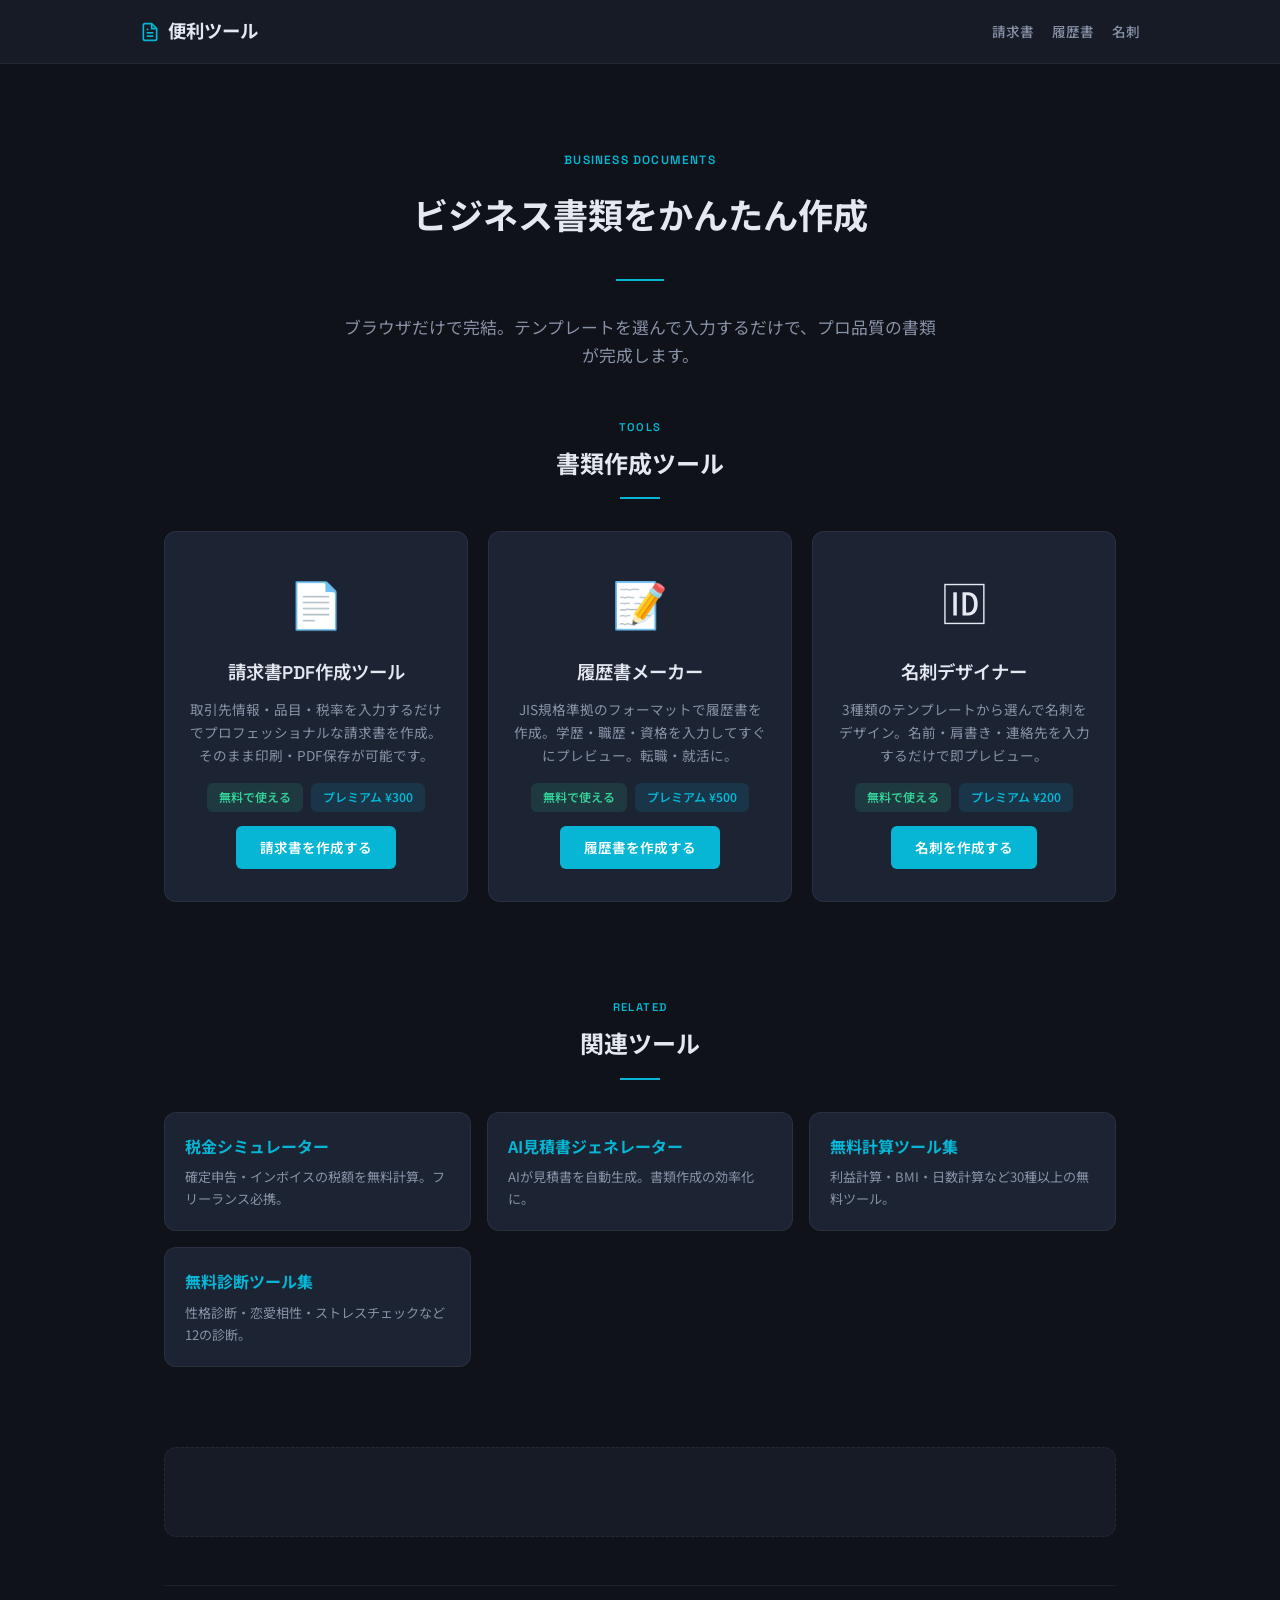
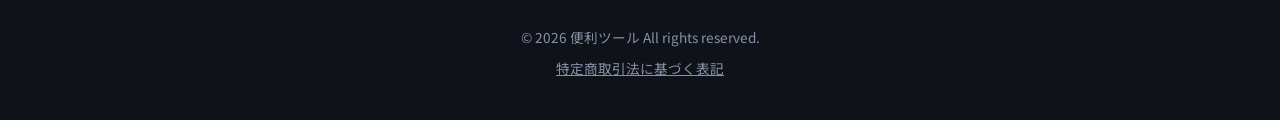
==== index.html @ 536302d8 "redesign: Utility Minimalテーマでトップページをリデザイン ダークテーマ・ティールアクセント・スクロールアニメーション適用。  Co-Authored-By: Claude O" ====
<!DOCTYPE html>
<html lang="ja">
<head>
<meta charset="UTF-8">
<meta name="viewport" content="width=device-width, initial-scale=1.0">
<title>便利ツール — ビジネス書類をかんたん作成</title>
<meta name="description" content="請求書・履歴書・名刺をブラウザだけで無料作成。テンプレートを選んで入力するだけ。プレミアム版でウォーターマーク無しのPDFダウンロードも。">
<meta name="keywords" content="請求書 作成 無料, 履歴書 テンプレート, 名刺 デザイン, ビジネス書類, PDF作成">
<link rel="canonical" href="https://micro-tools.vercel.app/">
<meta property="og:title" content="便利ツール — ビジネス書類をかんたん作成">
<meta property="og:description" content="請求書・履歴書・名刺をブラウザだけで無料作成。">
<meta property="og:type" content="website">
<meta property="og:url" content="https://micro-tools.vercel.app/">
<script type="application/ld+json">
{
  "@context": "https://schema.org",
  "@type": "WebSite",
  "name": "便利ツール",
  "url": "https://micro-tools.vercel.app/",
  "description": "ビジネス書類をかんたん作成",
  "potentialAction": {
    "@type": "SearchAction",
    "target": "https://micro-tools.vercel.app/?q={search_term_string}",
    "query-input": "required name=search_term_string"
  }
}
</script>
<script type="application/ld+json">
{
  "@context": "https://schema.org",
  "@type": "FAQPage",
  "mainEntity": [
    {
      "@type": "Question",
      "name": "請求書に必要な項目は何ですか？",
      "acceptedAnswer": {
        "@type": "Answer",
        "text": "請求書に必要な項目は、発行者名・取引年月日・取引内容・金額・交付先の5つが基本です。インボイス制度対応の場合は、登録番号・適用税率・税率ごとの消費税額も必要です。当ツールではこれらすべてを自動で含むテンプレートを提供しています。"
      }
    },
    {
      "@type": "Question",
      "name": "履歴書のフォーマットはJIS規格に対応していますか？",
      "acceptedAnswer": {
        "@type": "Answer",
        "text": "はい、当ツールの履歴書メーカーはJIS規格（日本産業規格）に準拠したフォーマットで作成できます。学歴・職歴・資格・志望動機などの標準的な項目をすべてカバーしており、転職・就職活動にそのまま使用できます。"
      }
    },
    {
      "@type": "Question",
      "name": "作成した書類のデータは安全ですか？",
      "acceptedAnswer": {
        "@type": "Answer",
        "text": "はい、すべての書類作成処理はお使いのブラウザ内で完結しており、入力データが外部サーバーに送信されることはありません。個人情報や取引情報は端末から出ないため、安心してご利用いただけます。"
      }
    }
  ]
}
</script>
<link rel="preconnect" href="https://fonts.googleapis.com">
<link rel="preconnect" href="https://fonts.gstatic.com" crossorigin>
<link href="https://fonts.googleapis.com/css2?family=Space+Grotesk:wght@400;500;600;700&family=Noto+Sans+JP:wght@300;400;500;600;700&display=swap" rel="stylesheet">
<script async src="https://pagead2.googlesyndication.com/pagead/js/adsbygoogle.js?client=ca-pub-5536232737607009" crossorigin="anonymous"></script>
<style>
:root {
  --bg: #0f1219;
  --surface: #161b26;
  --card: #1c2333;
  --border: rgba(255,255,255,0.06);
  --text: #e4e8f1;
  --text-muted: #8892a6;
  --accent: #06b6d4;
  --accent-dim: rgba(6,182,212,0.12);
  --accent-glow: rgba(6,182,212,0.25);
  --radius: 12px;
}
*,*::before,*::after{margin:0;padding:0;box-sizing:border-box}
body{font-family:'Noto Sans JP',sans-serif;background:var(--bg);color:var(--text);line-height:1.7;-webkit-font-smoothing:antialiased}
h1,h2,h3{font-family:'Space Grotesk','Noto Sans JP',sans-serif}
a{color:var(--accent);text-decoration:none}

.site-header{background:var(--surface);border-bottom:1px solid var(--border);padding:16px 24px;position:sticky;top:0;z-index:100}
.header-inner{max-width:1000px;margin:0 auto;display:flex;align-items:center;justify-content:space-between}
.site-logo{font-family:'Space Grotesk','Noto Sans JP',sans-serif;font-weight:700;font-size:1.15rem;color:var(--text);display:flex;align-items:center;gap:8px}
.site-logo svg{width:20px;height:20px;color:var(--accent)}
.site-nav{display:flex;gap:18px}
.site-nav a{color:var(--text-muted);font-size:.85rem;font-weight:500;transition:color .2s}
.site-nav a:hover{color:var(--accent)}

.container{max-width:1000px;margin:0 auto;padding:0 24px}

.hero{text-align:center;padding:80px 24px 48px}
.hero-tag{display:inline-block;font-family:'Space Grotesk',sans-serif;font-size:.75rem;font-weight:600;letter-spacing:.1em;color:var(--accent);text-transform:uppercase;margin-bottom:16px}
.hero h1{font-size:2.2rem;font-weight:700;margin-bottom:16px}
.hero p{font-size:1.05rem;color:var(--text-muted);max-width:600px;margin:0 auto}
.hero-divider{width:48px;height:2px;background:var(--accent);margin:32px auto}

.section-header{text-align:center;margin-bottom:32px}
.section-tag{font-family:'Space Grotesk',sans-serif;font-size:.7rem;font-weight:600;letter-spacing:.12em;color:var(--accent);text-transform:uppercase;display:block;margin-bottom:8px}
.section-header h2{font-size:1.5rem;font-weight:700;margin-bottom:12px}
.section-line{width:40px;height:2px;background:var(--accent);margin:0 auto}

.tools-grid{display:grid;grid-template-columns:repeat(3,1fr);gap:20px;margin:0 0 48px}
.tool-card{background:var(--card);border:1px solid var(--border);border-radius:var(--radius);padding:32px 24px;text-align:center;transition:all .3s;text-decoration:none;color:var(--text);display:block;position:relative;overflow:hidden}
.tool-card::before{content:'';position:absolute;top:0;left:0;right:0;height:2px;background:var(--accent);opacity:0;transition:opacity .3s}
.tool-card:hover{border-color:rgba(6,182,212,.2);transform:translateY(-3px);box-shadow:0 8px 32px rgba(0,0,0,.3)}
.tool-card:hover::before{opacity:1}
.tool-icon{font-size:2.8rem;margin-bottom:16px}
.tool-card h2{font-size:1.15rem;font-weight:600;margin-bottom:10px}
.tool-card p{color:var(--text-muted);font-size:.85rem;line-height:1.7;margin-bottom:16px}
.price{display:flex;gap:8px;justify-content:center;flex-wrap:wrap;margin-bottom:14px}
.badge-free{display:inline-block;background:rgba(52,211,153,.12);color:#34d399;padding:4px 12px;border-radius:6px;font-size:.75rem;font-weight:600}
.badge-premium{display:inline-block;background:var(--accent-dim);color:var(--accent);padding:4px 12px;border-radius:6px;font-size:.75rem;font-weight:600}
.cta-btn{display:inline-block;background:var(--accent);color:#fff;padding:10px 24px;border-radius:6px;font-size:.85rem;font-weight:600;transition:opacity .2s}
.cta-btn:hover{opacity:.85;color:#fff}

/* Related */
.related-section{padding:48px 0}
.related-grid{display:grid;grid-template-columns:repeat(auto-fit,minmax(240px,1fr));gap:16px}
.related-card{display:block;padding:20px;background:var(--card);border:1px solid var(--border);border-radius:var(--radius);text-decoration:none;color:var(--text);transition:transform .2s}
.related-card:hover{transform:translateY(-2px)}
.related-card strong{color:var(--accent);display:block;margin-bottom:6px}
.related-card p{font-size:.82rem;color:var(--text-muted)}

.ad-space{background:var(--surface);border:1px dashed var(--border);border-radius:var(--radius);padding:16px;min-height:90px;margin:32px 0}

footer{text-align:center;padding:40px 0;color:var(--text-muted);font-size:.85rem;border-top:1px solid var(--border);margin-top:48px}

.reveal{opacity:0;transform:translateY(24px);transition:opacity .6s ease,transform .6s ease}
.reveal.visible{opacity:1;transform:translateY(0)}

@media(max-width:768px){.tools-grid{grid-template-columns:1fr}.hero h1{font-size:1.7rem}.site-nav{display:none}}
@media(max-width:480px){.hero{padding:56px 16px 32px}}
</style>
</head>
<body>

<header class="site-header">
  <div class="header-inner">
    <a href="/" class="site-logo">
      <svg viewBox="0 0 24 24" fill="none" stroke="currentColor" stroke-width="2"><path d="M14 2H6a2 2 0 00-2 2v16a2 2 0 002 2h12a2 2 0 002-2V8z"/><polyline points="14 2 14 8 20 8"/><line x1="16" y1="13" x2="8" y2="13"/><line x1="16" y1="17" x2="8" y2="17"/><polyline points="10 9 9 9 8 9"/></svg>
      便利ツール
    </a>
    <nav class="site-nav">
      <a href="/tools/invoice-pdf/">請求書</a>
      <a href="/tools/resume-maker/">履歴書</a>
      <a href="/tools/business-card/">名刺</a>
    </nav>
  </div>
</header>

<div class="container">
  <section class="hero">
    <span class="hero-tag">Business Documents</span>
    <h1>ビジネス書類をかんたん作成</h1>
    <div class="hero-divider"></div>
    <p>ブラウザだけで完結。テンプレートを選んで入力するだけで、プロ品質の書類が完成します。</p>
  </section>

  <div class="section-header">
    <span class="section-tag">Tools</span>
    <h2>書類作成ツール</h2>
    <div class="section-line"></div>
  </div>

  <div class="tools-grid">
    <a href="tools/invoice-pdf/" class="tool-card reveal">
      <div class="tool-icon">&#128196;</div>
      <h2>請求書PDF作成ツール</h2>
      <p>取引先情報・品目・税率を入力するだけでプロフェッショナルな請求書を作成。そのまま印刷・PDF保存が可能です。</p>
      <div class="price">
        <span class="badge-free">無料で使える</span>
        <span class="badge-premium">プレミアム ¥300</span>
      </div>
      <span class="cta-btn">請求書を作成する</span>
    </a>
    <a href="tools/resume-maker/" class="tool-card reveal">
      <div class="tool-icon">&#128221;</div>
      <h2>履歴書メーカー</h2>
      <p>JIS規格準拠のフォーマットで履歴書を作成。学歴・職歴・資格を入力してすぐにプレビュー。転職・就活に。</p>
      <div class="price">
        <span class="badge-free">無料で使える</span>
        <span class="badge-premium">プレミアム ¥500</span>
      </div>
      <span class="cta-btn">履歴書を作成する</span>
    </a>
    <a href="tools/business-card/" class="tool-card reveal">
      <div class="tool-icon">&#127380;</div>
      <h2>名刺デザイナー</h2>
      <p>3種類のテンプレートから選んで名刺をデザイン。名前・肩書き・連絡先を入力するだけで即プレビュー。</p>
      <div class="price">
        <span class="badge-free">無料で使える</span>
        <span class="badge-premium">プレミアム ¥200</span>
      </div>
      <span class="cta-btn">名刺を作成する</span>
    </a>
  </div>

  <section class="related-section">
    <div class="section-header">
      <span class="section-tag">Related</span>
      <h2>関連ツール</h2>
      <div class="section-line"></div>
    </div>
    <div class="related-grid">
      <a href="https://tax-tools.vercel.app/" class="related-card reveal">
        <strong>税金シミュレーター</strong>
        <p>確定申告・インボイスの税額を無料計算。フリーランス必携。</p>
      </a>
      <a href="https://estimate-generator-three.vercel.app/" class="related-card reveal">
        <strong>AI見積書ジェネレーター</strong>
        <p>AIが見積書を自動生成。書類作成の効率化に。</p>
      </a>
      <a href="https://seo-tools-site-topaz.vercel.app/" class="related-card reveal">
        <strong>無料計算ツール集</strong>
        <p>利益計算・BMI・日数計算など30種以上の無料ツール。</p>
      </a>
      <a href="https://shindan.mildsolt.com/" class="related-card reveal">
        <strong>無料診断ツール集</strong>
        <p>性格診断・恋愛相性・ストレスチェックなど12の診断。</p>
      </a>
    </div>
  </section>

  <div class="ad-space">
    <ins class="adsbygoogle" style="display:block" data-ad-client="ca-pub-5536232737607009" data-ad-slot="auto" data-ad-format="auto" data-full-width-responsive="true"></ins>
    <script>(adsbygoogle=window.adsbygoogle||[]).push({});</script>
  </div>

  <footer>
    <p>&copy; 2026 便利ツール All rights reserved.</p>
    <p style="margin-top:8px"><a href="https://mildsolt-ai.vercel.app/tokushoho.html" target="_blank" rel="noopener" style="color:inherit;text-decoration:underline">特定商取引法に基づく表記</a></p>
  </footer>
</div>

<script>
(function(){
  var observer = new IntersectionObserver(function(entries){
    entries.forEach(function(entry){
      if(entry.isIntersecting){entry.target.classList.add('visible');observer.unobserve(entry.target)}
    });
  },{threshold:0.1});
  document.querySelectorAll('.reveal').forEach(function(el){observer.observe(el)});
})();
</script>
</body>
</html>
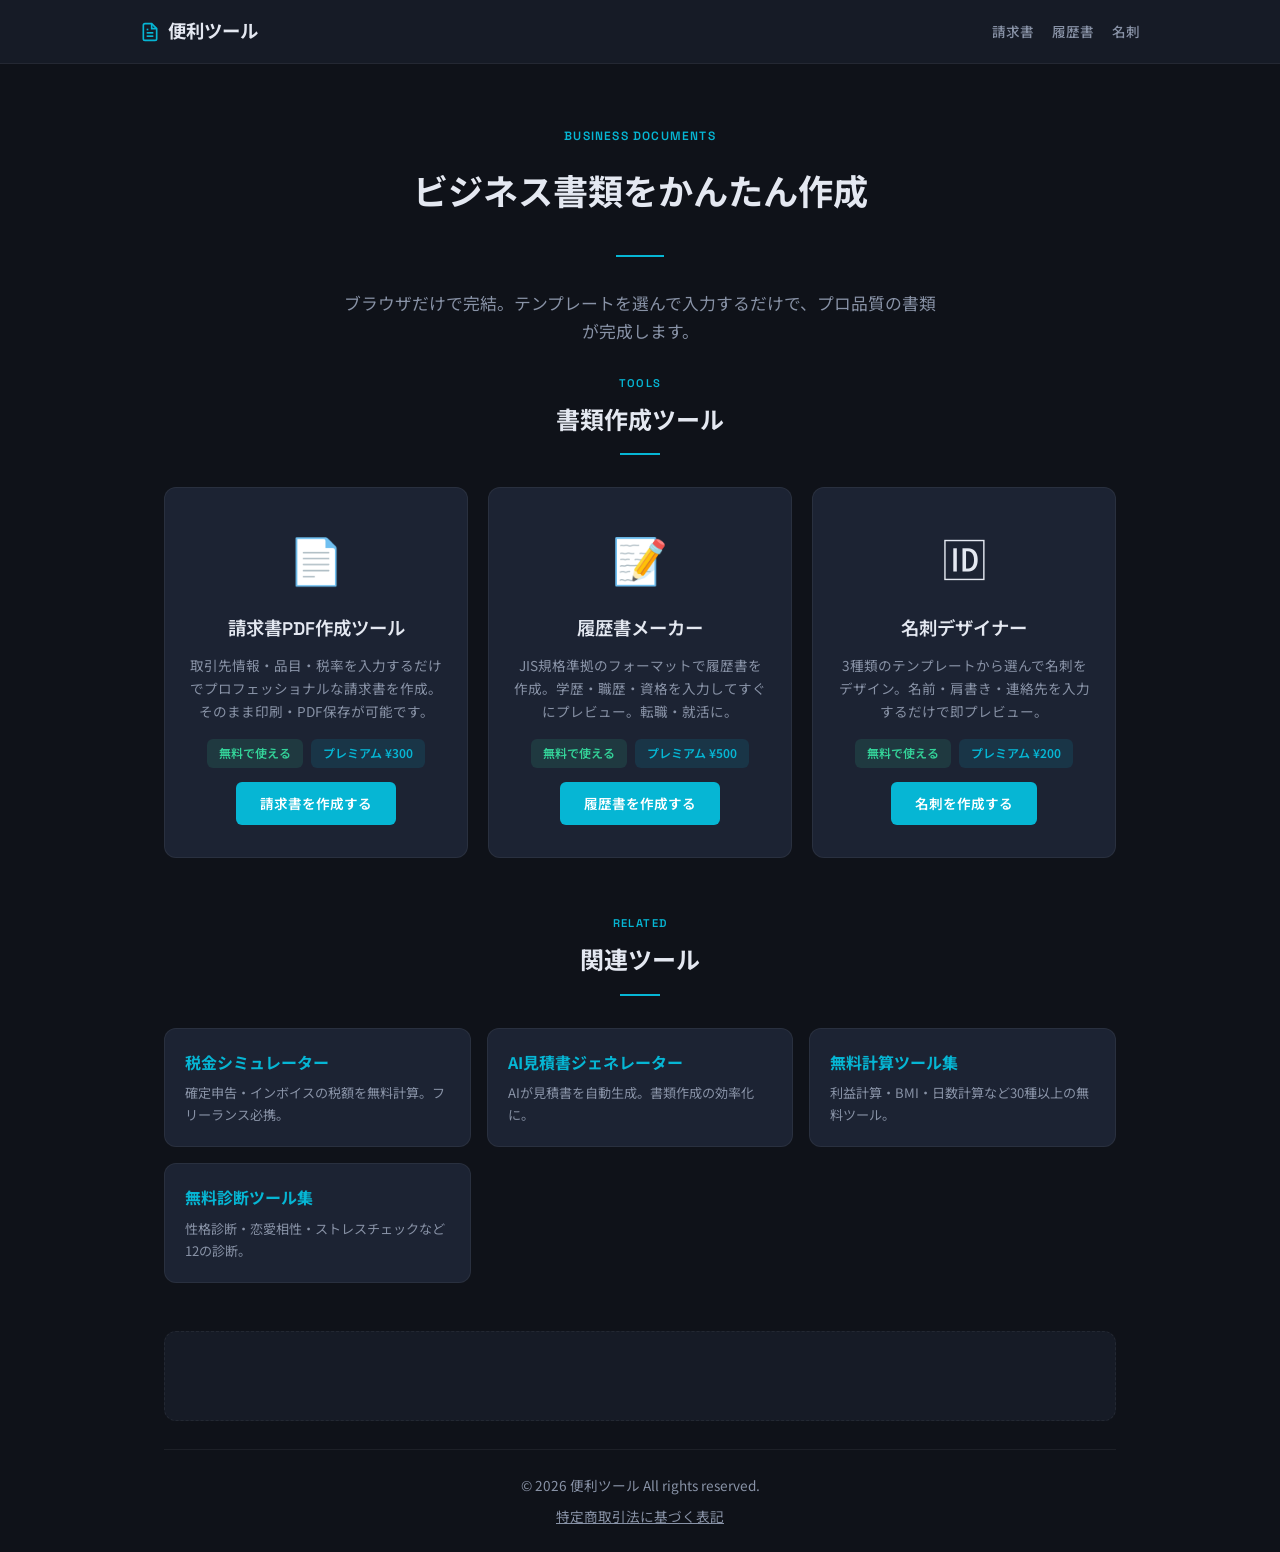
==== commit 9d8c8809: "fix: セクション間余白を縮小 Co-Authored-By: Claude Opus 4.6 (1M context) <noreply@anthropic.com>" ====
--- a/index.html
+++ b/index.html
@@ -89,7 +89,7 @@
 
 .container{max-width:1000px;margin:0 auto;padding:0 24px}
 
-.hero{text-align:center;padding:80px 24px 48px}
+.hero{text-align:center;padding:56px 24px 28px}
 .hero-tag{display:inline-block;font-family:'Space Grotesk',sans-serif;font-size:.75rem;font-weight:600;letter-spacing:.1em;color:var(--accent);text-transform:uppercase;margin-bottom:16px}
 .hero h1{font-size:2.2rem;font-weight:700;margin-bottom:16px}
 .hero p{font-size:1.05rem;color:var(--text-muted);max-width:600px;margin:0 auto}
@@ -100,7 +100,7 @@
 .section-header h2{font-size:1.5rem;font-weight:700;margin-bottom:12px}
 .section-line{width:40px;height:2px;background:var(--accent);margin:0 auto}
 
-.tools-grid{display:grid;grid-template-columns:repeat(3,1fr);gap:20px;margin:0 0 48px}
+.tools-grid{display:grid;grid-template-columns:repeat(3,1fr);gap:20px;margin:0 0 28px}
 .tool-card{background:var(--card);border:1px solid var(--border);border-radius:var(--radius);padding:32px 24px;text-align:center;transition:all .3s;text-decoration:none;color:var(--text);display:block;position:relative;overflow:hidden}
 .tool-card::before{content:'';position:absolute;top:0;left:0;right:0;height:2px;background:var(--accent);opacity:0;transition:opacity .3s}
 .tool-card:hover{border-color:rgba(6,182,212,.2);transform:translateY(-3px);box-shadow:0 8px 32px rgba(0,0,0,.3)}
@@ -115,22 +115,22 @@
 .cta-btn:hover{opacity:.85;color:#fff}
 
 /* Related */
-.related-section{padding:48px 0}
+.related-section{padding:28px 0}
 .related-grid{display:grid;grid-template-columns:repeat(auto-fit,minmax(240px,1fr));gap:16px}
 .related-card{display:block;padding:20px;background:var(--card);border:1px solid var(--border);border-radius:var(--radius);text-decoration:none;color:var(--text);transition:transform .2s}
 .related-card:hover{transform:translateY(-2px)}
 .related-card strong{color:var(--accent);display:block;margin-bottom:6px}
 .related-card p{font-size:.82rem;color:var(--text-muted)}
 
-.ad-space{background:var(--surface);border:1px dashed var(--border);border-radius:var(--radius);padding:16px;min-height:90px;margin:32px 0}
-
-footer{text-align:center;padding:40px 0;color:var(--text-muted);font-size:.85rem;border-top:1px solid var(--border);margin-top:48px}
+.ad-space{background:var(--surface);border:1px dashed var(--border);border-radius:var(--radius);padding:12px;min-height:90px;margin:20px 0}
+
+footer{text-align:center;padding:24px 0;color:var(--text-muted);font-size:.85rem;border-top:1px solid var(--border);margin-top:28px}
 
 .reveal{opacity:0;transform:translateY(24px);transition:opacity .6s ease,transform .6s ease}
 .reveal.visible{opacity:1;transform:translateY(0)}
 
 @media(max-width:768px){.tools-grid{grid-template-columns:1fr}.hero h1{font-size:1.7rem}.site-nav{display:none}}
-@media(max-width:480px){.hero{padding:56px 16px 32px}}
+@media(max-width:480px){.hero{padding:40px 16px 20px}}
 </style>
 </head>
 <body>
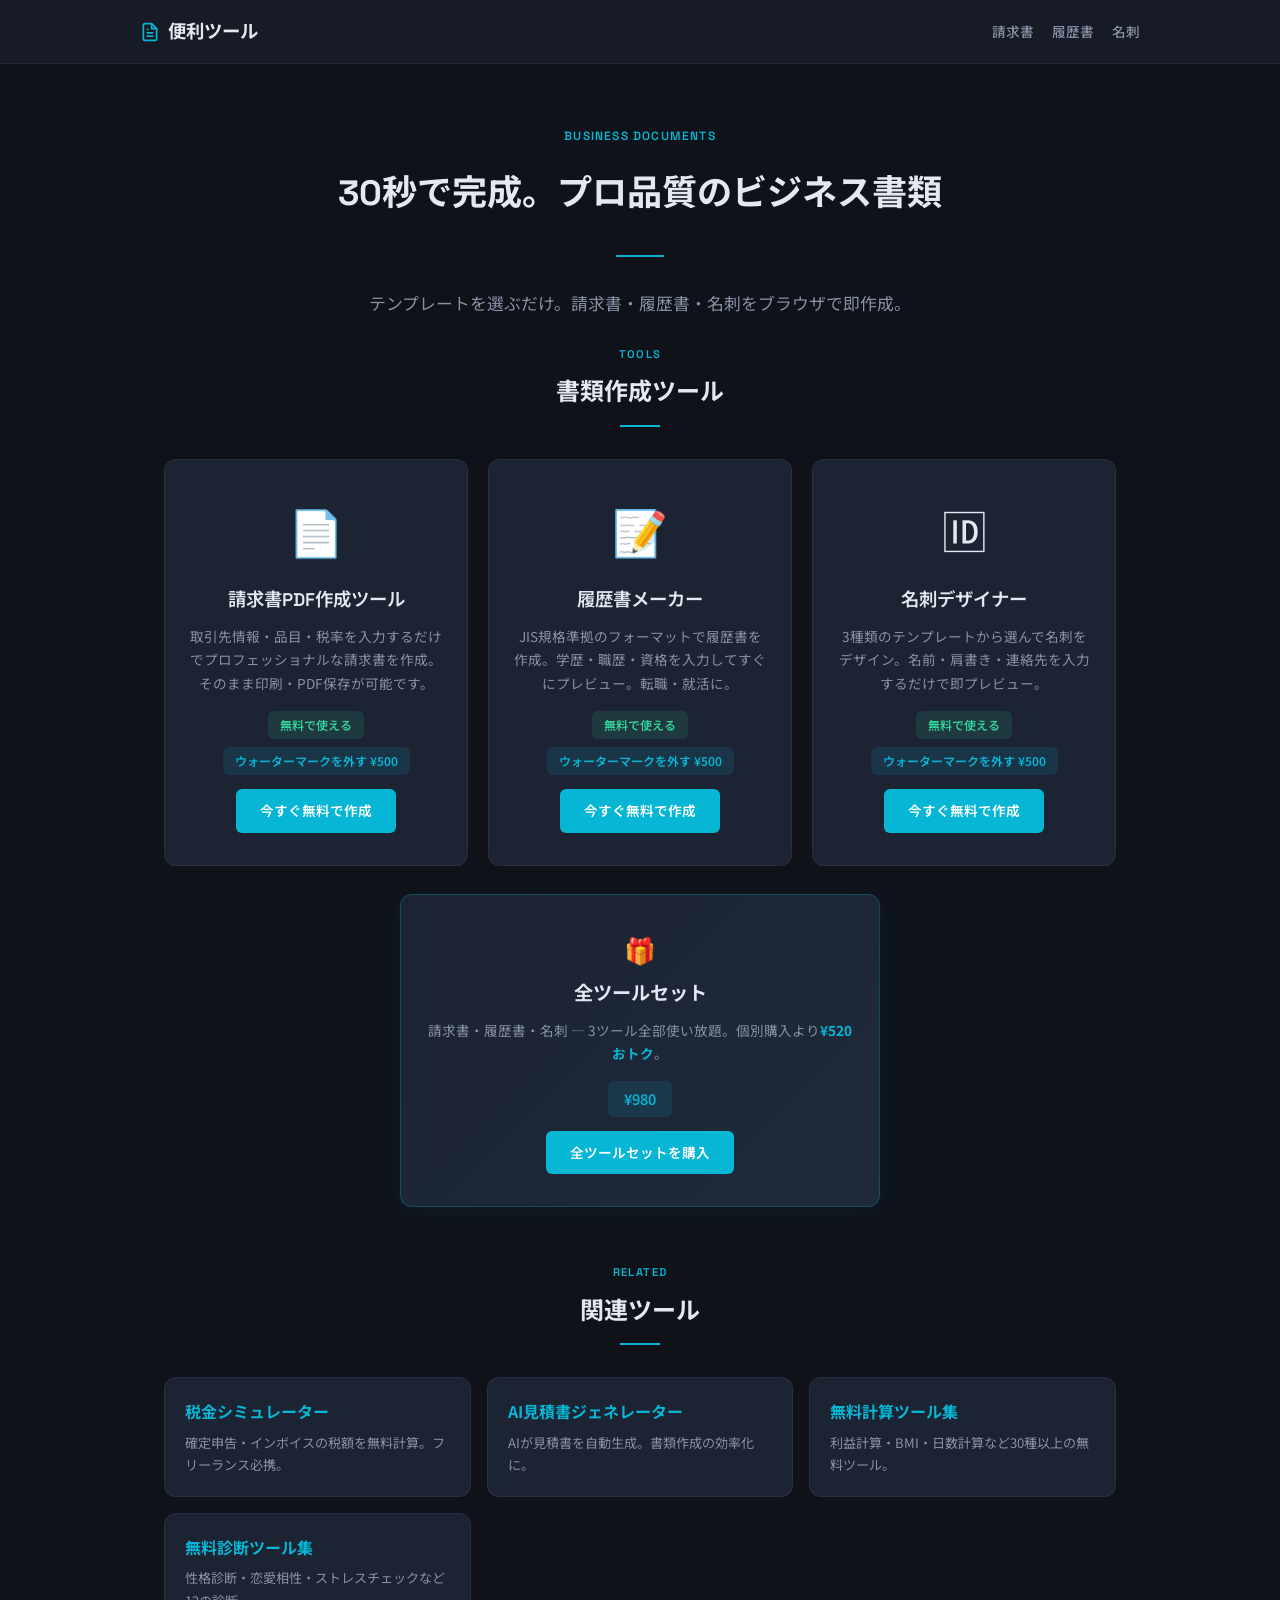
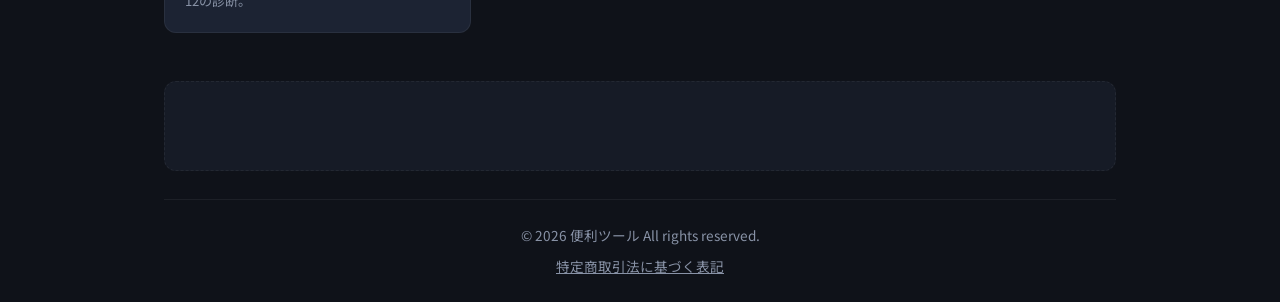
==== commit 7659e6ca: "improve: 価格統一(¥500)・CTA文言・キャッチコピー改善 Co-Authored-By: Claude Opus 4.6 (1M context) <noreply@anthropic." ====
--- a/index.html
+++ b/index.html
@@ -152,9 +152,9 @@
 <div class="container">
   <section class="hero">
     <span class="hero-tag">Business Documents</span>
-    <h1>ビジネス書類をかんたん作成</h1>
+    <h1>30秒で完成。プロ品質のビジネス書類</h1>
     <div class="hero-divider"></div>
-    <p>ブラウザだけで完結。テンプレートを選んで入力するだけで、プロ品質の書類が完成します。</p>
+    <p>テンプレートを選ぶだけ。請求書・履歴書・名刺をブラウザで即作成。</p>
   </section>
 
   <div class="section-header">
@@ -170,9 +170,9 @@
       <p>取引先情報・品目・税率を入力するだけでプロフェッショナルな請求書を作成。そのまま印刷・PDF保存が可能です。</p>
       <div class="price">
         <span class="badge-free">無料で使える</span>
-        <span class="badge-premium">プレミアム ¥300</span>
+        <span class="badge-premium">ウォーターマークを外す ¥500</span>
       </div>
-      <span class="cta-btn">請求書を作成する</span>
+      <span class="cta-btn">今すぐ無料で作成</span>
     </a>
     <a href="tools/resume-maker/" class="tool-card reveal">
       <div class="tool-icon">&#128221;</div>
@@ -180,9 +180,9 @@
       <p>JIS規格準拠のフォーマットで履歴書を作成。学歴・職歴・資格を入力してすぐにプレビュー。転職・就活に。</p>
       <div class="price">
         <span class="badge-free">無料で使える</span>
-        <span class="badge-premium">プレミアム ¥500</span>
+        <span class="badge-premium">ウォーターマークを外す ¥500</span>
       </div>
-      <span class="cta-btn">履歴書を作成する</span>
+      <span class="cta-btn">今すぐ無料で作成</span>
     </a>
     <a href="tools/business-card/" class="tool-card reveal">
       <div class="tool-icon">&#127380;</div>
@@ -190,10 +190,18 @@
       <p>3種類のテンプレートから選んで名刺をデザイン。名前・肩書き・連絡先を入力するだけで即プレビュー。</p>
       <div class="price">
         <span class="badge-free">無料で使える</span>
-        <span class="badge-premium">プレミアム ¥200</span>
+        <span class="badge-premium">ウォーターマークを外す ¥500</span>
       </div>
-      <span class="cta-btn">名刺を作成する</span>
-    </a>
+      <span class="cta-btn">今すぐ無料で作成</span>
+    </a>
+  </div>
+
+  <div style="max-width:480px;margin:0 auto 28px;background:linear-gradient(135deg,#1c2333,#1e2a3a);border:1px solid rgba(6,182,212,.25);border-radius:var(--radius);padding:32px 24px;text-align:center;box-shadow:0 4px 24px rgba(6,182,212,.08)">
+    <div style="font-size:1.6rem;margin-bottom:8px">🎁</div>
+    <h2 style="font-size:1.2rem;font-weight:700;margin-bottom:8px">全ツールセット</h2>
+    <p style="color:var(--text-muted);font-size:.85rem;margin-bottom:16px">請求書・履歴書・名刺 — 3ツール全部使い放題。個別購入より<strong style="color:var(--accent)">¥520おトク</strong>。</p>
+    <div style="margin-bottom:14px"><span class="badge-premium" style="font-size:.9rem;padding:6px 16px">¥980</span></div>
+    <a href="#" class="cta-btn" style="display:inline-block">全ツールセットを購入</a>
   </div>
 
   <section class="related-section">
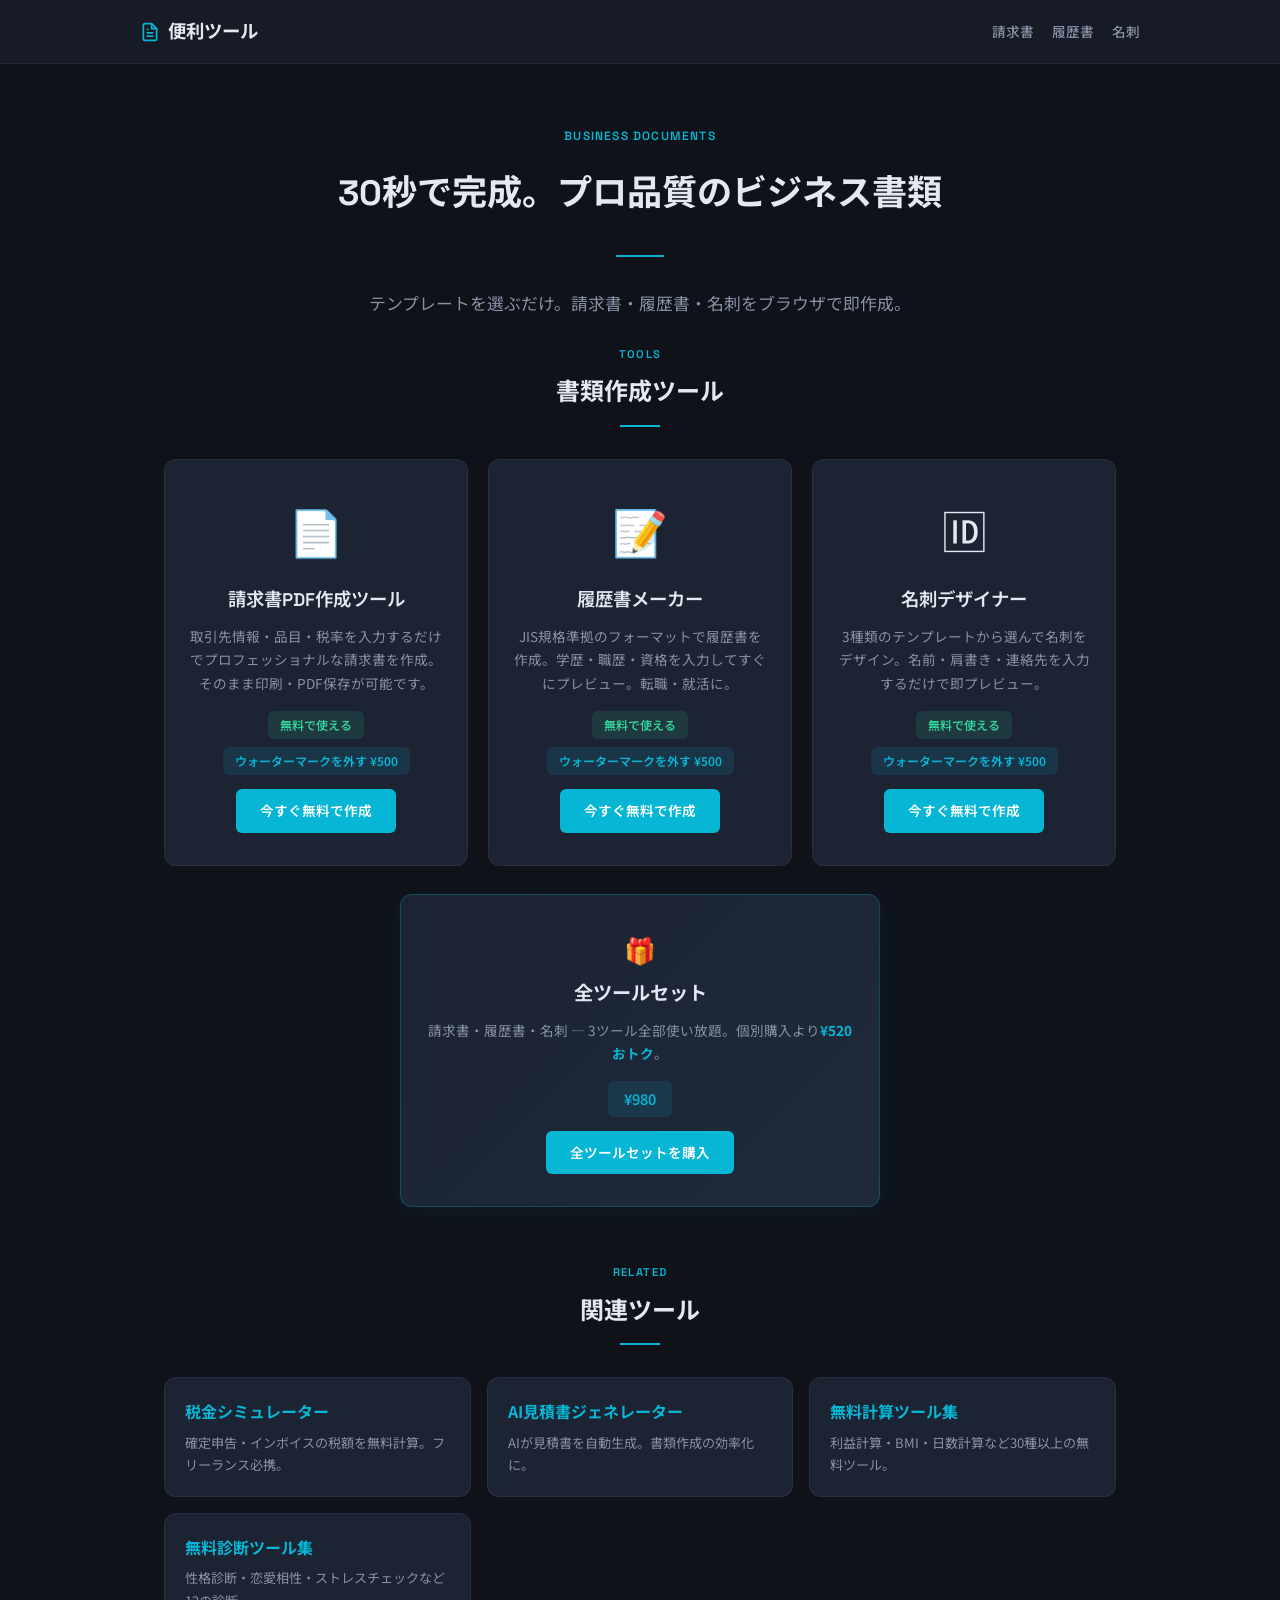
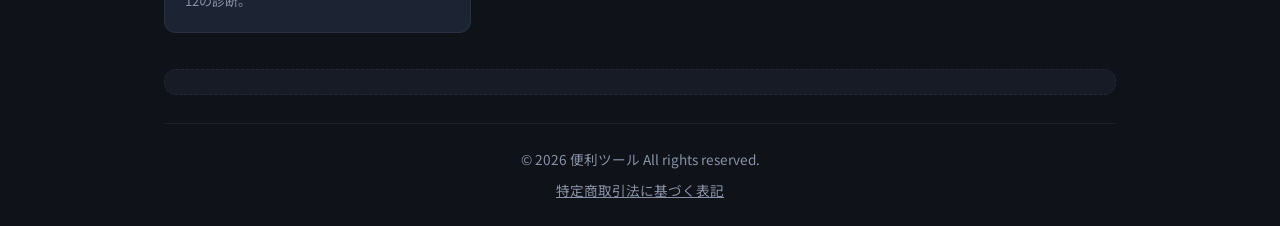
==== commit 8a4583b3: "fix: 広告スロット空白除去 + OGP画像追加 Co-Authored-By: Claude Opus 4.6 (1M context) <noreply@anthropic.com>" ====
--- a/index.html
+++ b/index.html
@@ -122,7 +122,7 @@
 .related-card strong{color:var(--accent);display:block;margin-bottom:6px}
 .related-card p{font-size:.82rem;color:var(--text-muted)}
 
-.ad-space{background:var(--surface);border:1px dashed var(--border);border-radius:var(--radius);padding:12px;min-height:90px;margin:20px 0}
+.ad-space{background:var(--surface);border:1px dashed var(--border);border-radius:var(--radius);padding:12px;min-height:0;margin:8px auto}
 
 footer{text-align:center;padding:24px 0;color:var(--text-muted);font-size:.85rem;border-top:1px solid var(--border);margin-top:28px}
 
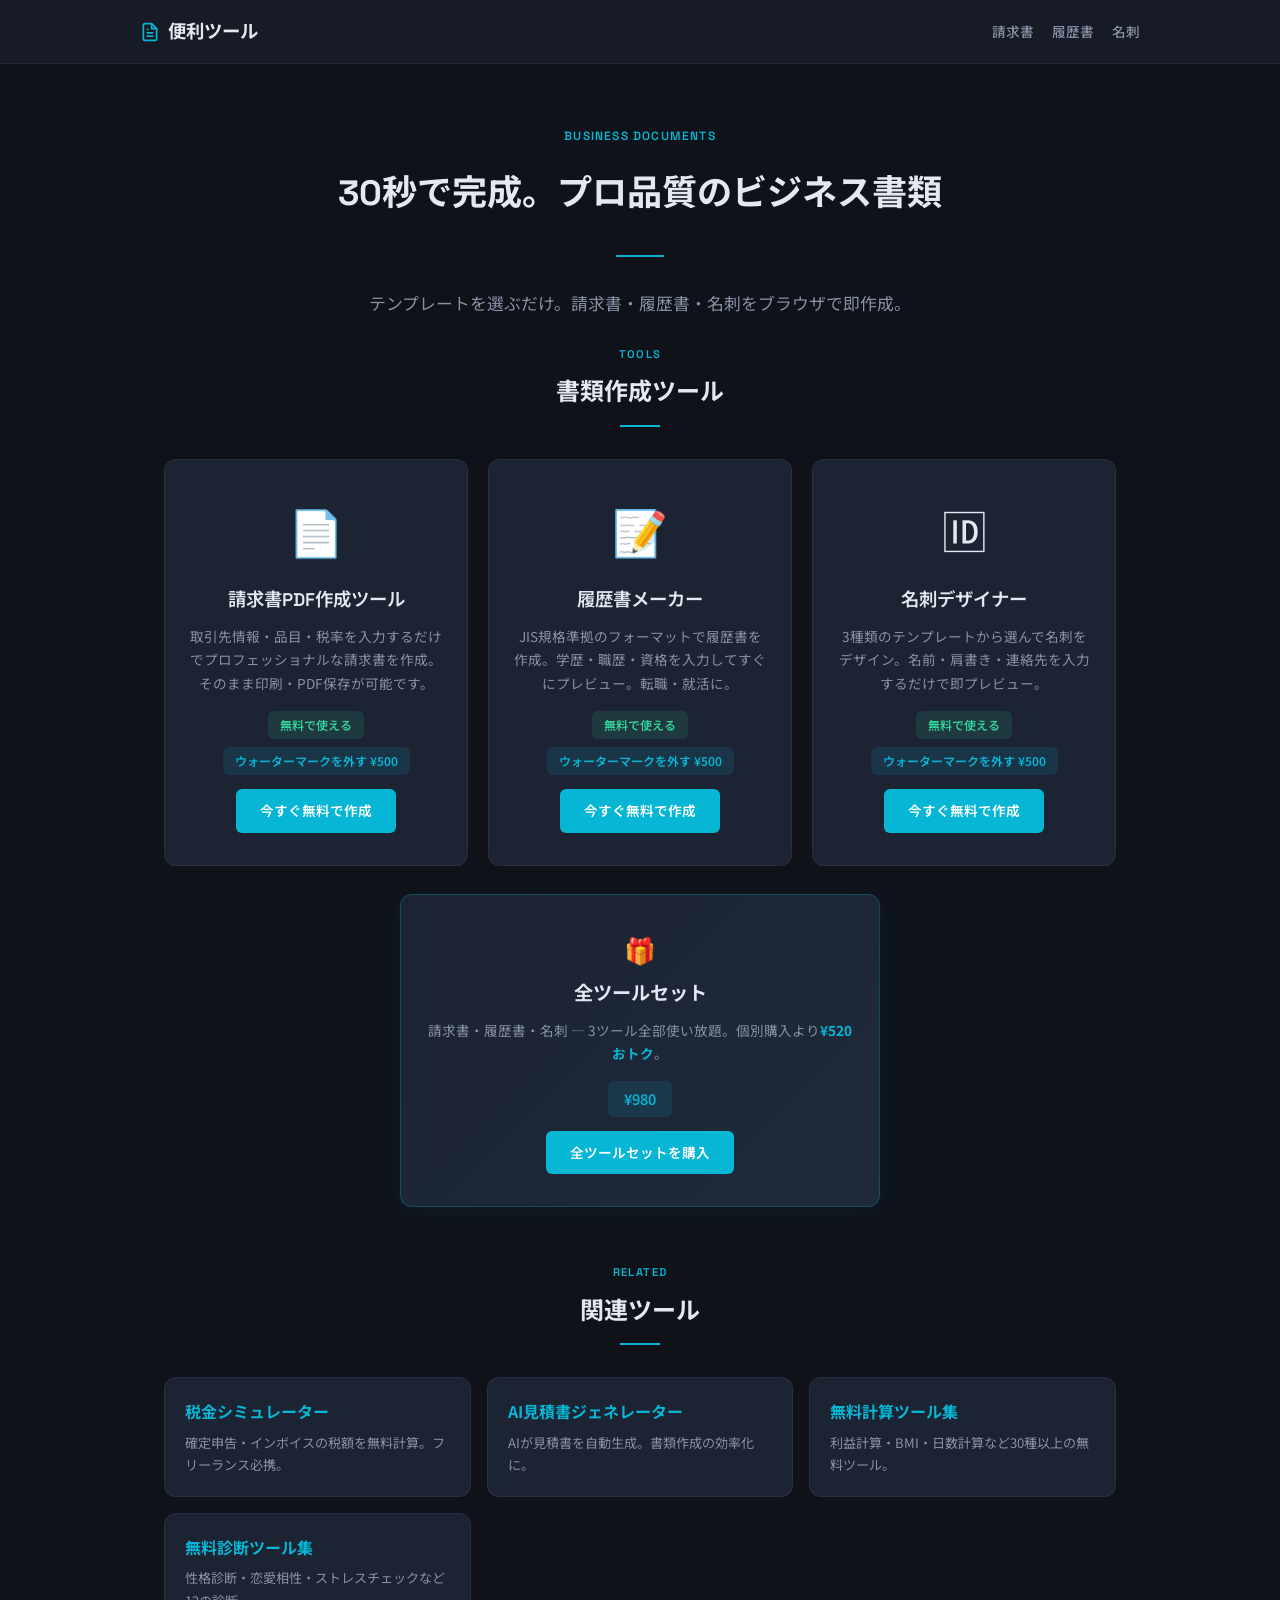
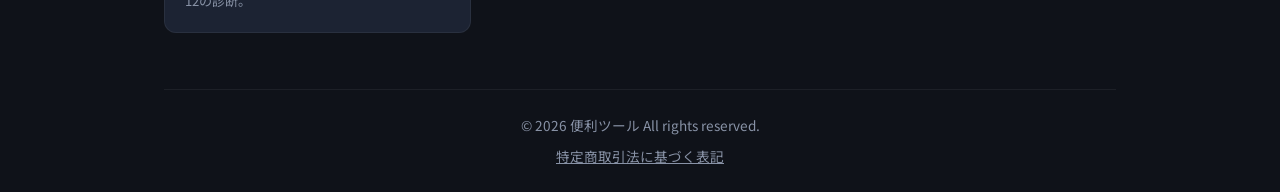
==== commit 831e5433: "fix: 空白・余白を根本修正 Co-Authored-By: Claude Opus 4.6 (1M context) <noreply@anthropic.com>" ====
--- a/index.html
+++ b/index.html
@@ -60,7 +60,6 @@
 <link rel="preconnect" href="https://fonts.googleapis.com">
 <link rel="preconnect" href="https://fonts.gstatic.com" crossorigin>
 <link href="https://fonts.googleapis.com/css2?family=Space+Grotesk:wght@400;500;600;700&family=Noto+Sans+JP:wght@300;400;500;600;700&display=swap" rel="stylesheet">
-<script async src="https://pagead2.googlesyndication.com/pagead/js/adsbygoogle.js?client=ca-pub-5536232737607009" crossorigin="anonymous"></script>
 <style>
 :root {
   --bg: #0f1219;
@@ -229,13 +228,7 @@
       </a>
     </div>
   </section>
-
-  <div class="ad-space">
-    <ins class="adsbygoogle" style="display:block" data-ad-client="ca-pub-5536232737607009" data-ad-slot="auto" data-ad-format="auto" data-full-width-responsive="true"></ins>
-    <script>(adsbygoogle=window.adsbygoogle||[]).push({});</script>
-  </div>
-
-  <footer>
+<footer>
     <p>&copy; 2026 便利ツール All rights reserved.</p>
     <p style="margin-top:8px"><a href="https://mildsolt-ai.vercel.app/tokushoho.html" target="_blank" rel="noopener" style="color:inherit;text-decoration:underline">特定商取引法に基づく表記</a></p>
   </footer>
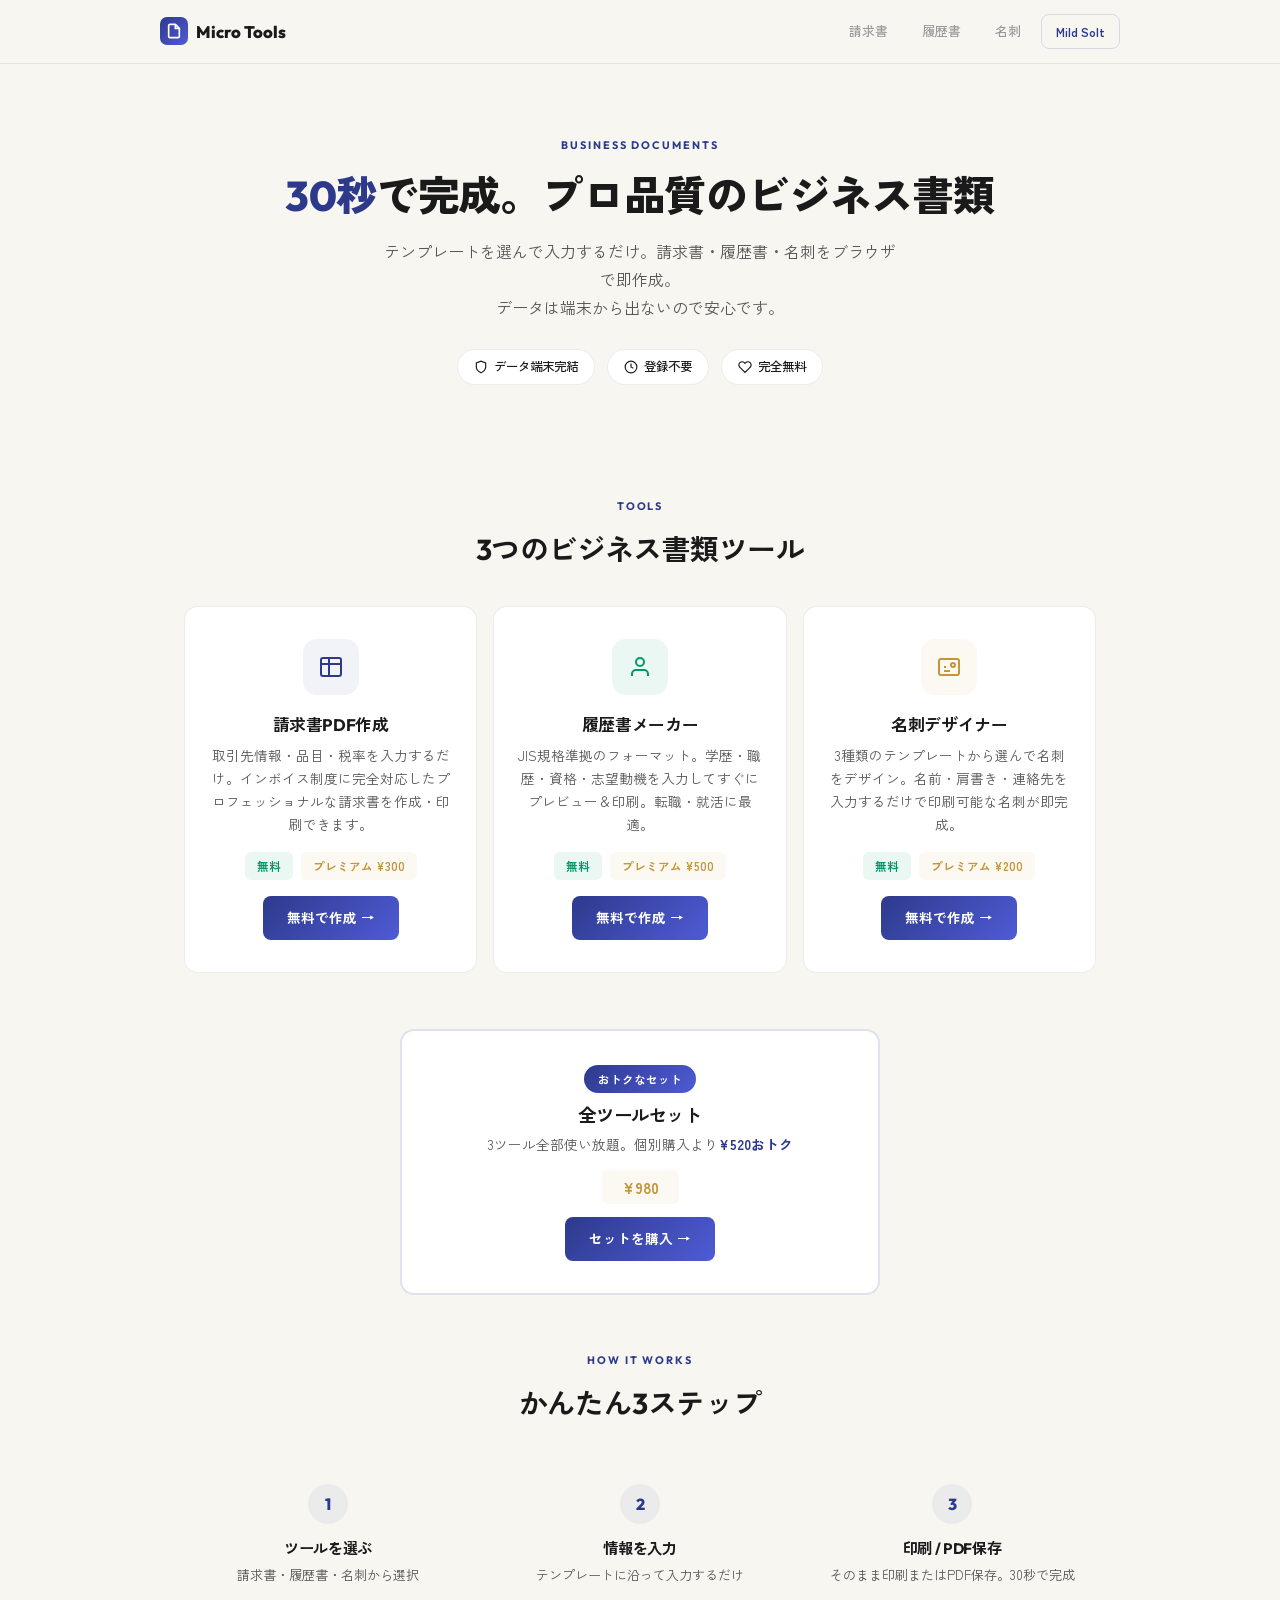
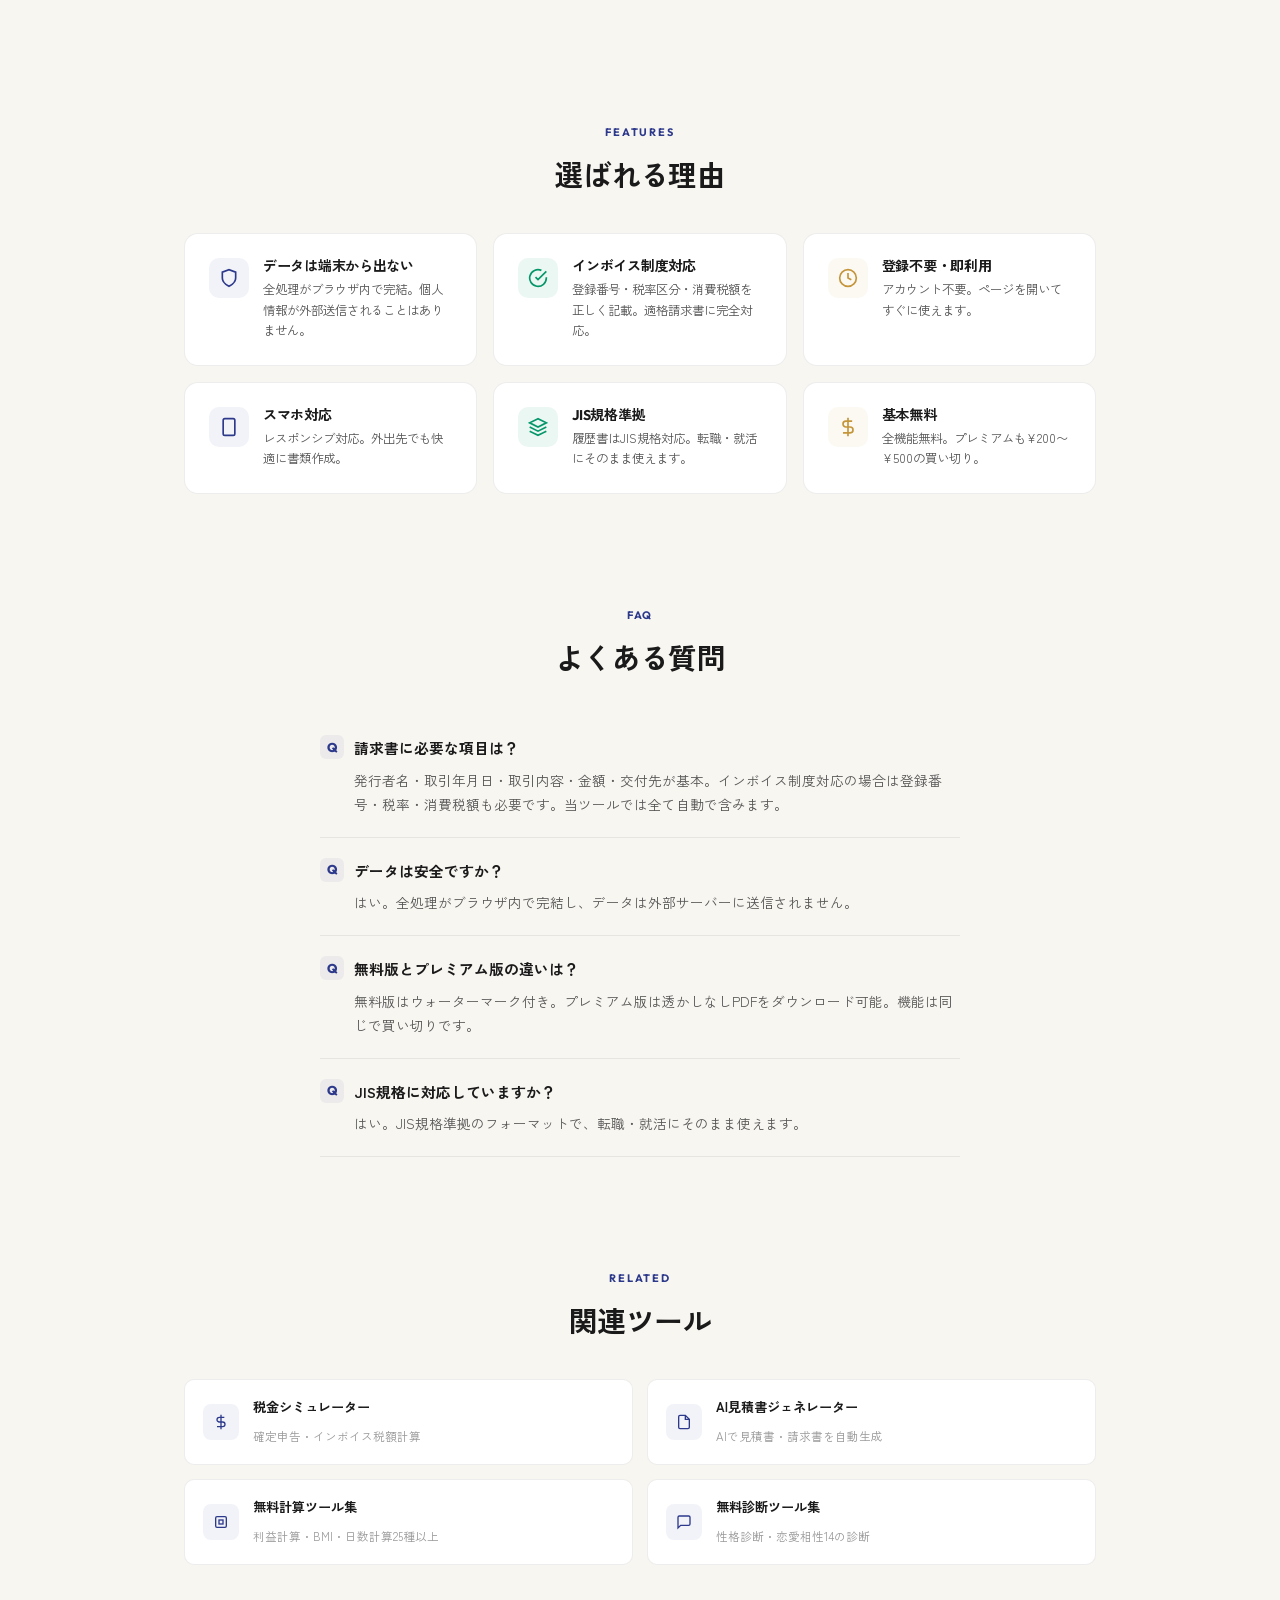
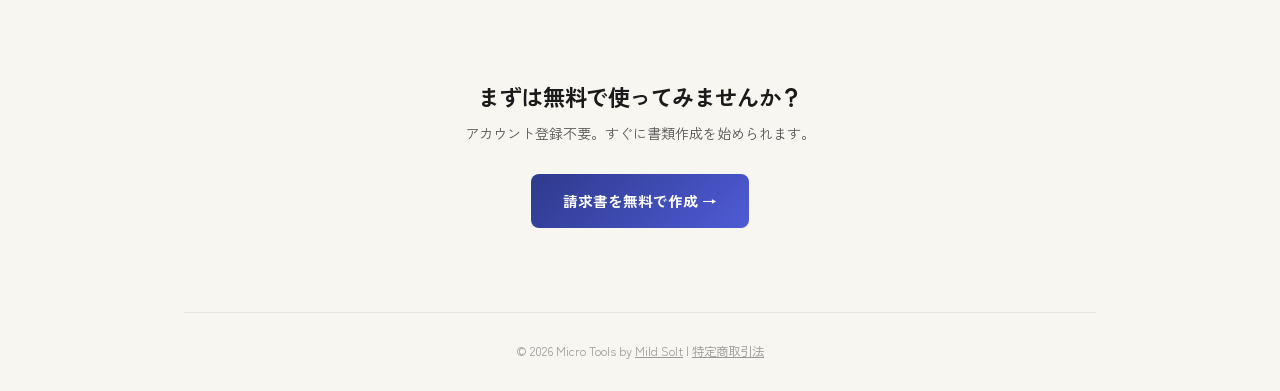
==== commit b41eaaa0: "redesign: LP充実化 — ブランド統一+新セクション追加 - 配色: ダーク+シアン → Mild Soltブランド(ウォームライト+インディゴ) - フォント: Outfit + Zen " ====
--- a/index.html
+++ b/index.html
@@ -3,246 +3,151 @@
 <head>
 <meta charset="UTF-8">
 <meta name="viewport" content="width=device-width, initial-scale=1.0">
-<title>便利ツール — ビジネス書類をかんたん作成</title>
-<meta name="description" content="請求書・履歴書・名刺をブラウザだけで無料作成。テンプレートを選んで入力するだけ。プレミアム版でウォーターマーク無しのPDFダウンロードも。">
-<meta name="keywords" content="請求書 作成 無料, 履歴書 テンプレート, 名刺 デザイン, ビジネス書類, PDF作成">
-<link rel="canonical" href="https://micro-tools.vercel.app/">
-<meta property="og:title" content="便利ツール — ビジネス書類をかんたん作成">
+<title>Micro Tools — ビジネス書類をかんたん作成 | Mild Solt</title>
+<meta name="description" content="請求書・履歴書・名刺をブラウザだけで無料作成。データは端末内で完結、安全・安心のビジネス書類作成ツール。">
+<link rel="canonical" href="https://micro.mildsolt.jp/">
+<meta property="og:title" content="Micro Tools — ビジネス書類をかんたん作成">
 <meta property="og:description" content="請求書・履歴書・名刺をブラウザだけで無料作成。">
 <meta property="og:type" content="website">
-<meta property="og:url" content="https://micro-tools.vercel.app/">
-<script type="application/ld+json">
-{
-  "@context": "https://schema.org",
-  "@type": "WebSite",
-  "name": "便利ツール",
-  "url": "https://micro-tools.vercel.app/",
-  "description": "ビジネス書類をかんたん作成",
-  "potentialAction": {
-    "@type": "SearchAction",
-    "target": "https://micro-tools.vercel.app/?q={search_term_string}",
-    "query-input": "required name=search_term_string"
-  }
-}
-</script>
-<script type="application/ld+json">
-{
-  "@context": "https://schema.org",
-  "@type": "FAQPage",
-  "mainEntity": [
-    {
-      "@type": "Question",
-      "name": "請求書に必要な項目は何ですか？",
-      "acceptedAnswer": {
-        "@type": "Answer",
-        "text": "請求書に必要な項目は、発行者名・取引年月日・取引内容・金額・交付先の5つが基本です。インボイス制度対応の場合は、登録番号・適用税率・税率ごとの消費税額も必要です。当ツールではこれらすべてを自動で含むテンプレートを提供しています。"
-      }
-    },
-    {
-      "@type": "Question",
-      "name": "履歴書のフォーマットはJIS規格に対応していますか？",
-      "acceptedAnswer": {
-        "@type": "Answer",
-        "text": "はい、当ツールの履歴書メーカーはJIS規格（日本産業規格）に準拠したフォーマットで作成できます。学歴・職歴・資格・志望動機などの標準的な項目をすべてカバーしており、転職・就職活動にそのまま使用できます。"
-      }
-    },
-    {
-      "@type": "Question",
-      "name": "作成した書類のデータは安全ですか？",
-      "acceptedAnswer": {
-        "@type": "Answer",
-        "text": "はい、すべての書類作成処理はお使いのブラウザ内で完結しており、入力データが外部サーバーに送信されることはありません。個人情報や取引情報は端末から出ないため、安心してご利用いただけます。"
-      }
-    }
-  ]
-}
-</script>
+<meta property="og:url" content="https://micro.mildsolt.jp/">
+<script type="application/ld+json">{"@context":"https://schema.org","@type":"FAQPage","mainEntity":[{"@type":"Question","name":"請求書に必要な項目は？","acceptedAnswer":{"@type":"Answer","text":"発行者名・取引年月日・取引内容・金額・交付先が基本。インボイス制度対応の場合は登録番号・適用税率・消費税額も必要です。"}},{"@type":"Question","name":"データは安全？","acceptedAnswer":{"@type":"Answer","text":"全処理がブラウザ内で完結。データは外部サーバーに送信されません。"}},{"@type":"Question","name":"無料版とプレミアム版の違いは？","acceptedAnswer":{"@type":"Answer","text":"無料版はウォーターマーク付き。プレミアム版は透かしなしPDFをダウンロードできます。"}}]}</script>
 <link rel="preconnect" href="https://fonts.googleapis.com">
 <link rel="preconnect" href="https://fonts.gstatic.com" crossorigin>
-<link href="https://fonts.googleapis.com/css2?family=Space+Grotesk:wght@400;500;600;700&family=Noto+Sans+JP:wght@300;400;500;600;700&display=swap" rel="stylesheet">
+<link href="https://fonts.googleapis.com/css2?family=Outfit:wght@400;500;600;700;800&family=Zen+Kaku+Gothic+New:wght@400;500;700&display=swap" rel="stylesheet">
+<script async src="https://pagead2.googlesyndication.com/pagead/js/adsbygoogle.js?client=ca-pub-5536232737607009" crossorigin="anonymous"></script>
 <style>
-:root {
-  --bg: #0f1219;
-  --surface: #161b26;
-  --card: #1c2333;
-  --border: rgba(255,255,255,0.06);
-  --text: #e4e8f1;
-  --text-muted: #8892a6;
-  --accent: #06b6d4;
-  --accent-dim: rgba(6,182,212,0.12);
-  --accent-glow: rgba(6,182,212,0.25);
-  --radius: 12px;
-}
-*,*::before,*::after{margin:0;padding:0;box-sizing:border-box}
-body{font-family:'Noto Sans JP',sans-serif;background:var(--bg);color:var(--text);line-height:1.7;-webkit-font-smoothing:antialiased}
-h1,h2,h3{font-family:'Space Grotesk','Noto Sans JP',sans-serif}
-a{color:var(--accent);text-decoration:none}
-
-.site-header{background:var(--surface);border-bottom:1px solid var(--border);padding:16px 24px;position:sticky;top:0;z-index:100}
-.header-inner{max-width:1000px;margin:0 auto;display:flex;align-items:center;justify-content:space-between}
-.site-logo{font-family:'Space Grotesk','Noto Sans JP',sans-serif;font-weight:700;font-size:1.15rem;color:var(--text);display:flex;align-items:center;gap:8px}
-.site-logo svg{width:20px;height:20px;color:var(--accent)}
-.site-nav{display:flex;gap:18px}
-.site-nav a{color:var(--text-muted);font-size:.85rem;font-weight:500;transition:color .2s}
-.site-nav a:hover{color:var(--accent)}
-
-.container{max-width:1000px;margin:0 auto;padding:0 24px}
-
-.hero{text-align:center;padding:56px 24px 28px}
-.hero-tag{display:inline-block;font-family:'Space Grotesk',sans-serif;font-size:.75rem;font-weight:600;letter-spacing:.1em;color:var(--accent);text-transform:uppercase;margin-bottom:16px}
-.hero h1{font-size:2.2rem;font-weight:700;margin-bottom:16px}
-.hero p{font-size:1.05rem;color:var(--text-muted);max-width:600px;margin:0 auto}
-.hero-divider{width:48px;height:2px;background:var(--accent);margin:32px auto}
-
-.section-header{text-align:center;margin-bottom:32px}
-.section-tag{font-family:'Space Grotesk',sans-serif;font-size:.7rem;font-weight:600;letter-spacing:.12em;color:var(--accent);text-transform:uppercase;display:block;margin-bottom:8px}
-.section-header h2{font-size:1.5rem;font-weight:700;margin-bottom:12px}
-.section-line{width:40px;height:2px;background:var(--accent);margin:0 auto}
-
-.tools-grid{display:grid;grid-template-columns:repeat(3,1fr);gap:20px;margin:0 0 28px}
-.tool-card{background:var(--card);border:1px solid var(--border);border-radius:var(--radius);padding:32px 24px;text-align:center;transition:all .3s;text-decoration:none;color:var(--text);display:block;position:relative;overflow:hidden}
-.tool-card::before{content:'';position:absolute;top:0;left:0;right:0;height:2px;background:var(--accent);opacity:0;transition:opacity .3s}
-.tool-card:hover{border-color:rgba(6,182,212,.2);transform:translateY(-3px);box-shadow:0 8px 32px rgba(0,0,0,.3)}
-.tool-card:hover::before{opacity:1}
-.tool-icon{font-size:2.8rem;margin-bottom:16px}
-.tool-card h2{font-size:1.15rem;font-weight:600;margin-bottom:10px}
-.tool-card p{color:var(--text-muted);font-size:.85rem;line-height:1.7;margin-bottom:16px}
-.price{display:flex;gap:8px;justify-content:center;flex-wrap:wrap;margin-bottom:14px}
-.badge-free{display:inline-block;background:rgba(52,211,153,.12);color:#34d399;padding:4px 12px;border-radius:6px;font-size:.75rem;font-weight:600}
-.badge-premium{display:inline-block;background:var(--accent-dim);color:var(--accent);padding:4px 12px;border-radius:6px;font-size:.75rem;font-weight:600}
-.cta-btn{display:inline-block;background:var(--accent);color:#fff;padding:10px 24px;border-radius:6px;font-size:.85rem;font-weight:600;transition:opacity .2s}
-.cta-btn:hover{opacity:.85;color:#fff}
-
-/* Related */
-.related-section{padding:28px 0}
-.related-grid{display:grid;grid-template-columns:repeat(auto-fit,minmax(240px,1fr));gap:16px}
-.related-card{display:block;padding:20px;background:var(--card);border:1px solid var(--border);border-radius:var(--radius);text-decoration:none;color:var(--text);transition:transform .2s}
-.related-card:hover{transform:translateY(-2px)}
-.related-card strong{color:var(--accent);display:block;margin-bottom:6px}
-.related-card p{font-size:.82rem;color:var(--text-muted)}
-
-.ad-space{background:var(--surface);border:1px dashed var(--border);border-radius:var(--radius);padding:12px;min-height:0;margin:8px auto}
-
-footer{text-align:center;padding:24px 0;color:var(--text-muted);font-size:.85rem;border-top:1px solid var(--border);margin-top:28px}
-
-.reveal{opacity:0;transform:translateY(24px);transition:opacity .6s ease,transform .6s ease}
-.reveal.visible{opacity:1;transform:translateY(0)}
-
-@media(max-width:768px){.tools-grid{grid-template-columns:1fr}.hero h1{font-size:1.7rem}.site-nav{display:none}}
-@media(max-width:480px){.hero{padding:40px 16px 20px}}
+:root{--bg:#f8f6f1;--sf:#fff;--tx:#1a1a1a;--sub:#555;--mt:#999;--ac:#2d3a8c;--al:#4f5bd5;--ab:rgba(45,58,140,.06);--wm:#c4953a;--wb:rgba(196,149,58,.06);--gn:#059669;--gb:rgba(5,150,105,.08);--bd:rgba(0,0,0,.07);--r:14px;--mw:960px;--t:.25s cubic-bezier(.4,0,.2,1)}
+*{margin:0;padding:0;box-sizing:border-box}
+body{font-family:"Zen Kaku Gothic New","Hiragino Sans",sans-serif;background:var(--bg);color:var(--tx);line-height:1.75;-webkit-font-smoothing:antialiased}
+h1,h2,h3,h4{font-family:"Outfit","Zen Kaku Gothic New",sans-serif;font-weight:700;line-height:1.2;letter-spacing:-.02em}
+a{color:inherit;text-decoration:none}
+.c{max-width:var(--mw);margin:0 auto;padding:0 24px}
+header{position:sticky;top:0;z-index:100;background:rgba(248,246,241,.85);backdrop-filter:blur(16px);border-bottom:1px solid var(--bd);padding:14px 24px}
+.hi{max-width:var(--mw);margin:0 auto;display:flex;align-items:center;justify-content:space-between}
+.logo{font-family:"Outfit",sans-serif;font-weight:800;font-size:1.05rem;display:flex;align-items:center;gap:8px}
+.lm{width:28px;height:28px;background:linear-gradient(135deg,var(--ac),var(--al));border-radius:7px;display:flex;align-items:center;justify-content:center}
+.lm svg{width:16px;height:16px;color:#fff}
+nav{display:flex;gap:6px;align-items:center}
+nav a{font-size:.8rem;color:var(--mt);padding:6px 14px;border-radius:8px;font-weight:500;transition:all var(--t)}
+nav a:hover{color:var(--tx);background:rgba(0,0,0,.03)}
+.nb{font-size:.75rem;color:var(--ac)!important;font-weight:600;border:1px solid rgba(45,58,140,.15);border-radius:8px;padding:6px 14px}
+.hero{text-align:center;padding:72px 24px 56px}
+.lb{font-family:"Outfit",sans-serif;font-size:.68rem;font-weight:700;letter-spacing:.18em;text-transform:uppercase;color:var(--ac);margin-bottom:16px;display:block}
+.hero h1{font-size:clamp(1.8rem,4vw,2.6rem);font-weight:800;margin-bottom:16px}
+.hero h1 em{font-style:normal;color:var(--ac)}
+.hd{font-size:1rem;color:var(--sub);max-width:520px;margin:0 auto 28px}
+.bgs{display:flex;justify-content:center;gap:12px;flex-wrap:wrap}
+.bg{display:inline-flex;align-items:center;gap:6px;padding:6px 16px;border-radius:50px;font-size:.78rem;font-weight:500;border:1px solid var(--bd);background:var(--sf)}
+.bg svg{width:14px;height:14px}
+.s{padding:56px 0}
+.sh{font-size:clamp(1.3rem,3vw,1.8rem);text-align:center;margin-bottom:40px}
+.tg{display:grid;grid-template-columns:repeat(3,1fr);gap:16px}
+.tc{background:var(--sf);border:1px solid var(--bd);border-radius:var(--r);padding:32px 24px;text-align:center;transition:all var(--t);display:block;position:relative;overflow:hidden}
+.tc::before{content:'';position:absolute;top:0;left:0;right:0;height:3px;background:linear-gradient(90deg,var(--ac),var(--al));opacity:0;transition:opacity var(--t)}
+.tc:hover{border-color:rgba(45,58,140,.2);transform:translateY(-4px);box-shadow:0 12px 32px rgba(0,0,0,.06)}
+.tc:hover::before{opacity:1}
+.ti{width:56px;height:56px;border-radius:14px;display:inline-flex;align-items:center;justify-content:center;margin-bottom:20px}
+.ti svg{width:24px;height:24px}
+.tc h3{font-size:1.05rem;margin-bottom:8px}
+.tc p{color:var(--sub);font-size:.85rem;line-height:1.7;margin-bottom:16px}
+.pr{display:flex;gap:8px;justify-content:center;flex-wrap:wrap;margin-bottom:16px}
+.bf{background:var(--gb);color:var(--gn);padding:4px 12px;border-radius:6px;font-size:.72rem;font-weight:600}
+.bp{background:var(--wb);color:var(--wm);padding:4px 12px;border-radius:6px;font-size:.72rem;font-weight:600}
+.cb{display:inline-flex;align-items:center;gap:6px;background:linear-gradient(135deg,var(--ac),var(--al));color:#fff;padding:10px 24px;border-radius:8px;font-size:.85rem;font-weight:600;transition:all var(--t)}
+.cb:hover{opacity:.9;transform:translateY(-1px);color:#fff}
+.bd{max-width:480px;margin:0 auto;background:var(--sf);border:2px solid rgba(45,58,140,.15);border-radius:var(--r);padding:32px 24px;text-align:center}
+.bb{display:inline-block;background:linear-gradient(135deg,var(--ac),var(--al));color:#fff;padding:4px 14px;border-radius:50px;font-size:.72rem;font-weight:700;margin-bottom:12px}
+.st{display:grid;grid-template-columns:repeat(3,1fr);gap:24px;text-align:center}
+.stp{padding:24px 16px}
+.sn{width:40px;height:40px;border-radius:50%;background:var(--ab);color:var(--ac);display:inline-flex;align-items:center;justify-content:center;font-family:"Outfit",sans-serif;font-weight:800;font-size:1rem;margin-bottom:16px}
+.stp h4{font-size:.95rem;margin-bottom:6px}
+.stp p{font-size:.82rem;color:var(--sub)}
+.fg{display:grid;grid-template-columns:repeat(3,1fr);gap:16px}
+.fi{background:var(--sf);border:1px solid var(--bd);border-radius:var(--r);padding:24px;display:flex;gap:14px;align-items:flex-start}
+.fc{width:40px;height:40px;border-radius:10px;display:flex;align-items:center;justify-content:center;flex-shrink:0}
+.fc svg{width:20px;height:20px}
+.fi h4{font-size:.88rem;margin-bottom:4px}
+.fi p{font-size:.78rem;color:var(--sub);line-height:1.65}
+.fq{max-width:640px;margin:0 auto}
+.qi{border-bottom:1px solid var(--bd);padding:20px 0}
+.qq{font-weight:600;font-size:.92rem;margin-bottom:8px;display:flex;gap:10px}
+.qq::before{content:"Q";font-family:"Outfit",sans-serif;font-weight:800;color:var(--ac);font-size:.8rem;width:24px;height:24px;border-radius:6px;background:var(--ab);display:flex;align-items:center;justify-content:center;flex-shrink:0}
+.qa{font-size:.85rem;color:var(--sub);padding-left:34px;line-height:1.75}
+.rg{display:grid;grid-template-columns:repeat(2,1fr);gap:14px}
+.rc{display:flex;align-items:center;gap:14px;padding:16px 18px;background:var(--sf);border:1px solid var(--bd);border-radius:10px;transition:all var(--t)}
+.rc:hover{border-color:rgba(45,58,140,.2);transform:translateY(-2px)}
+.ric{width:36px;height:36px;border-radius:8px;background:var(--ab);display:flex;align-items:center;justify-content:center;flex-shrink:0}
+.ric svg{width:16px;height:16px;color:var(--ac)}
+.ri strong{font-size:.82rem;display:block;margin-bottom:1px}
+.ri span{font-size:.72rem;color:var(--mt)}
+.cs{text-align:center;padding:64px 0}
+.cs h2{font-size:1.4rem;margin-bottom:10px}
+.cs p{font-size:.88rem;color:var(--sub);margin-bottom:28px}
+footer{text-align:center;padding:28px 0;color:var(--mt);font-size:.78rem;border-top:1px solid var(--bd);margin-top:20px}
+footer a{color:var(--mt);text-decoration:underline}
+.rv{opacity:0;transform:translateY(20px);transition:opacity .5s,transform .5s}
+.rv.v{opacity:1;transform:translateY(0)}
+@media(max-width:768px){.tg,.st,.fg{grid-template-columns:1fr}.rg{grid-template-columns:1fr}nav{display:none}}
 </style>
 </head>
 <body>
-
-<header class="site-header">
-  <div class="header-inner">
-    <a href="/" class="site-logo">
-      <svg viewBox="0 0 24 24" fill="none" stroke="currentColor" stroke-width="2"><path d="M14 2H6a2 2 0 00-2 2v16a2 2 0 002 2h12a2 2 0 002-2V8z"/><polyline points="14 2 14 8 20 8"/><line x1="16" y1="13" x2="8" y2="13"/><line x1="16" y1="17" x2="8" y2="17"/><polyline points="10 9 9 9 8 9"/></svg>
-      便利ツール
-    </a>
-    <nav class="site-nav">
-      <a href="/tools/invoice-pdf/">請求書</a>
-      <a href="/tools/resume-maker/">履歴書</a>
-      <a href="/tools/business-card/">名刺</a>
-    </nav>
-  </div>
-</header>
-
-<div class="container">
-  <section class="hero">
-    <span class="hero-tag">Business Documents</span>
-    <h1>30秒で完成。プロ品質のビジネス書類</h1>
-    <div class="hero-divider"></div>
-    <p>テンプレートを選ぶだけ。請求書・履歴書・名刺をブラウザで即作成。</p>
-  </section>
-
-  <div class="section-header">
-    <span class="section-tag">Tools</span>
-    <h2>書類作成ツール</h2>
-    <div class="section-line"></div>
-  </div>
-
-  <div class="tools-grid">
-    <a href="tools/invoice-pdf/" class="tool-card reveal">
-      <div class="tool-icon">&#128196;</div>
-      <h2>請求書PDF作成ツール</h2>
-      <p>取引先情報・品目・税率を入力するだけでプロフェッショナルな請求書を作成。そのまま印刷・PDF保存が可能です。</p>
-      <div class="price">
-        <span class="badge-free">無料で使える</span>
-        <span class="badge-premium">ウォーターマークを外す ¥500</span>
-      </div>
-      <span class="cta-btn">今すぐ無料で作成</span>
-    </a>
-    <a href="tools/resume-maker/" class="tool-card reveal">
-      <div class="tool-icon">&#128221;</div>
-      <h2>履歴書メーカー</h2>
-      <p>JIS規格準拠のフォーマットで履歴書を作成。学歴・職歴・資格を入力してすぐにプレビュー。転職・就活に。</p>
-      <div class="price">
-        <span class="badge-free">無料で使える</span>
-        <span class="badge-premium">ウォーターマークを外す ¥500</span>
-      </div>
-      <span class="cta-btn">今すぐ無料で作成</span>
-    </a>
-    <a href="tools/business-card/" class="tool-card reveal">
-      <div class="tool-icon">&#127380;</div>
-      <h2>名刺デザイナー</h2>
-      <p>3種類のテンプレートから選んで名刺をデザイン。名前・肩書き・連絡先を入力するだけで即プレビュー。</p>
-      <div class="price">
-        <span class="badge-free">無料で使える</span>
-        <span class="badge-premium">ウォーターマークを外す ¥500</span>
-      </div>
-      <span class="cta-btn">今すぐ無料で作成</span>
-    </a>
-  </div>
-
-  <div style="max-width:480px;margin:0 auto 28px;background:linear-gradient(135deg,#1c2333,#1e2a3a);border:1px solid rgba(6,182,212,.25);border-radius:var(--radius);padding:32px 24px;text-align:center;box-shadow:0 4px 24px rgba(6,182,212,.08)">
-    <div style="font-size:1.6rem;margin-bottom:8px">🎁</div>
-    <h2 style="font-size:1.2rem;font-weight:700;margin-bottom:8px">全ツールセット</h2>
-    <p style="color:var(--text-muted);font-size:.85rem;margin-bottom:16px">請求書・履歴書・名刺 — 3ツール全部使い放題。個別購入より<strong style="color:var(--accent)">¥520おトク</strong>。</p>
-    <div style="margin-bottom:14px"><span class="badge-premium" style="font-size:.9rem;padding:6px 16px">¥980</span></div>
-    <a href="#" class="cta-btn" style="display:inline-block">全ツールセットを購入</a>
-  </div>
-
-  <section class="related-section">
-    <div class="section-header">
-      <span class="section-tag">Related</span>
-      <h2>関連ツール</h2>
-      <div class="section-line"></div>
-    </div>
-    <div class="related-grid">
-      <a href="https://tax-tools.vercel.app/" class="related-card reveal">
-        <strong>税金シミュレーター</strong>
-        <p>確定申告・インボイスの税額を無料計算。フリーランス必携。</p>
-      </a>
-      <a href="https://estimate-generator-three.vercel.app/" class="related-card reveal">
-        <strong>AI見積書ジェネレーター</strong>
-        <p>AIが見積書を自動生成。書類作成の効率化に。</p>
-      </a>
-      <a href="https://seo-tools-site-topaz.vercel.app/" class="related-card reveal">
-        <strong>無料計算ツール集</strong>
-        <p>利益計算・BMI・日数計算など30種以上の無料ツール。</p>
-      </a>
-      <a href="https://shindan.mildsolt.com/" class="related-card reveal">
-        <strong>無料診断ツール集</strong>
-        <p>性格診断・恋愛相性・ストレスチェックなど12の診断。</p>
-      </a>
-    </div>
-  </section>
-<footer>
-    <p>&copy; 2026 便利ツール All rights reserved.</p>
-    <p style="margin-top:8px"><a href="https://mildsolt-ai.vercel.app/tokushoho.html" target="_blank" rel="noopener" style="color:inherit;text-decoration:underline">特定商取引法に基づく表記</a></p>
-  </footer>
+<header><div class="hi">
+<a href="/" class="logo"><span class="lm"><svg viewBox="0 0 24 24" fill="none" stroke="currentColor" stroke-width="2.5"><path d="M14 2H6a2 2 0 00-2 2v16a2 2 0 002 2h12a2 2 0 002-2V8z"/><polyline points="14 2 14 8 20 8"/></svg></span>Micro Tools</a>
+<nav><a href="/tools/invoice-pdf/">請求書</a><a href="/tools/resume-maker/">履歴書</a><a href="/tools/business-card/">名刺</a><a href="https://mildsolt.jp" class="nb">Mild Solt</a></nav>
+</div></header>
+<div class="c">
+<section class="hero">
+<span class="lb rv">Business Documents</span>
+<h1 class="rv"><em>30秒</em>で完成。プロ品質のビジネス書類</h1>
+<p class="hd rv">テンプレートを選んで入力するだけ。請求書・履歴書・名刺をブラウザで即作成。<br>データは端末から出ないので安心です。</p>
+<div class="bgs rv">
+<span class="bg"><svg viewBox="0 0 24 24" fill="none" stroke="currentColor" stroke-width="2"><path d="M12 22s8-4 8-10V5l-8-3-8 3v7c0 6 8 10 8 10z"/></svg>データ端末完結</span>
+<span class="bg"><svg viewBox="0 0 24 24" fill="none" stroke="currentColor" stroke-width="2"><circle cx="12" cy="12" r="10"/><path d="M12 6v6l4 2"/></svg>登録不要</span>
+<span class="bg"><svg viewBox="0 0 24 24" fill="none" stroke="currentColor" stroke-width="2"><path d="M20.84 4.61a5.5 5.5 0 00-7.78 0L12 5.67l-1.06-1.06a5.5 5.5 0 00-7.78 7.78l1.06 1.06L12 21.23l7.78-7.78 1.06-1.06a5.5 5.5 0 000-7.78z"/></svg>完全無料</span>
 </div>
-
-<script>
-(function(){
-  var observer = new IntersectionObserver(function(entries){
-    entries.forEach(function(entry){
-      if(entry.isIntersecting){entry.target.classList.add('visible');observer.unobserve(entry.target)}
-    });
-  },{threshold:0.1});
-  document.querySelectorAll('.reveal').forEach(function(el){observer.observe(el)});
-})();
-</script>
+</section>
+<section class="s">
+<span class="lb rv" style="text-align:center">Tools</span>
+<h2 class="sh rv">3つのビジネス書類ツール</h2>
+<div class="tg">
+<a href="tools/invoice-pdf/" class="tc rv"><div class="ti" style="background:var(--ab)"><svg viewBox="0 0 24 24" fill="none" stroke="var(--ac)" stroke-width="2"><rect x="2" y="3" width="20" height="18" rx="2"/><path d="M2 9h20"/><path d="M10 3v18"/></svg></div><h3>請求書PDF作成</h3><p>取引先情報・品目・税率を入力するだけ。インボイス制度に完全対応したプロフェッショナルな請求書を作成・印刷できます。</p><div class="pr"><span class="bf">無料</span><span class="bp">プレミアム ¥300</span></div><span class="cb">無料で作成 &rarr;</span></a>
+<a href="tools/resume-maker/" class="tc rv"><div class="ti" style="background:var(--gb)"><svg viewBox="0 0 24 24" fill="none" stroke="#059669" stroke-width="2"><path d="M20 21v-2a4 4 0 00-4-4H8a4 4 0 00-4 4v2"/><circle cx="12" cy="7" r="4"/></svg></div><h3>履歴書メーカー</h3><p>JIS規格準拠のフォーマット。学歴・職歴・資格・志望動機を入力してすぐにプレビュー＆印刷。転職・就活に最適。</p><div class="pr"><span class="bf">無料</span><span class="bp">プレミアム ¥500</span></div><span class="cb">無料で作成 &rarr;</span></a>
+<a href="tools/business-card/" class="tc rv"><div class="ti" style="background:var(--wb)"><svg viewBox="0 0 24 24" fill="none" stroke="var(--wm)" stroke-width="2"><rect x="2" y="4" width="20" height="16" rx="2"/><path d="M7 12h2"/><path d="M7 16h6"/><circle cx="16" cy="10" r="2"/></svg></div><h3>名刺デザイナー</h3><p>3種類のテンプレートから選んで名刺をデザイン。名前・肩書き・連絡先を入力するだけで印刷可能な名刺が即完成。</p><div class="pr"><span class="bf">無料</span><span class="bp">プレミアム ¥200</span></div><span class="cb">無料で作成 &rarr;</span></a>
+</div>
+</section>
+<div class="bd rv"><div class="bb">おトクなセット</div><h3 style="font-size:1.15rem;margin-bottom:6px">全ツールセット</h3><p style="color:var(--sub);font-size:.85rem;margin-bottom:16px">3ツール全部使い放題。個別購入より<strong style="color:var(--ac)">¥520おトク</strong></p><div style="margin-bottom:16px"><span class="bp" style="font-size:.95rem;padding:6px 20px">¥980</span></div><a href="#" class="cb">セットを購入 &rarr;</a></div>
+<section class="s"><span class="lb rv" style="text-align:center">How It Works</span><h2 class="sh rv">かんたん3ステップ</h2>
+<div class="st rv">
+<div class="stp"><div class="sn">1</div><h4>ツールを選ぶ</h4><p>請求書・履歴書・名刺から選択</p></div>
+<div class="stp"><div class="sn">2</div><h4>情報を入力</h4><p>テンプレートに沿って入力するだけ</p></div>
+<div class="stp"><div class="sn">3</div><h4>印刷 / PDF保存</h4><p>そのまま印刷またはPDF保存。30秒で完成</p></div>
+</div></section>
+<section class="s"><span class="lb rv" style="text-align:center">Features</span><h2 class="sh rv">選ばれる理由</h2>
+<div class="fg">
+<div class="fi rv"><div class="fc" style="background:var(--ab)"><svg viewBox="0 0 24 24" fill="none" stroke="var(--ac)" stroke-width="2"><path d="M12 22s8-4 8-10V5l-8-3-8 3v7c0 6 8 10 8 10z"/></svg></div><div><h4>データは端末から出ない</h4><p>全処理がブラウザ内で完結。個人情報が外部送信されることはありません。</p></div></div>
+<div class="fi rv"><div class="fc" style="background:var(--gb)"><svg viewBox="0 0 24 24" fill="none" stroke="#059669" stroke-width="2"><path d="M22 11.08V12a10 10 0 11-5.93-9.14"/><polyline points="22 4 12 14.01 9 11.01"/></svg></div><div><h4>インボイス制度対応</h4><p>登録番号・税率区分・消費税額を正しく記載。適格請求書に完全対応。</p></div></div>
+<div class="fi rv"><div class="fc" style="background:var(--wb)"><svg viewBox="0 0 24 24" fill="none" stroke="var(--wm)" stroke-width="2"><circle cx="12" cy="12" r="10"/><path d="M12 6v6l4 2"/></svg></div><div><h4>登録不要・即利用</h4><p>アカウント不要。ページを開いてすぐに使えます。</p></div></div>
+<div class="fi rv"><div class="fc" style="background:var(--ab)"><svg viewBox="0 0 24 24" fill="none" stroke="var(--ac)" stroke-width="2"><rect x="5" y="2" width="14" height="20" rx="2"/><line x1="12" y1="18" x2="12.01" y2="18"/></svg></div><div><h4>スマホ対応</h4><p>レスポンシブ対応。外出先でも快適に書類作成。</p></div></div>
+<div class="fi rv"><div class="fc" style="background:var(--gb)"><svg viewBox="0 0 24 24" fill="none" stroke="#059669" stroke-width="2"><path d="M12 2L2 7l10 5 10-5-10-5z"/><path d="M2 17l10 5 10-5"/><path d="M2 12l10 5 10-5"/></svg></div><div><h4>JIS規格準拠</h4><p>履歴書はJIS規格対応。転職・就活にそのまま使えます。</p></div></div>
+<div class="fi rv"><div class="fc" style="background:var(--wb)"><svg viewBox="0 0 24 24" fill="none" stroke="var(--wm)" stroke-width="2"><line x1="12" y1="1" x2="12" y2="23"/><path d="M17 5H9.5a3.5 3.5 0 000 7h5a3.5 3.5 0 010 7H6"/></svg></div><div><h4>基本無料</h4><p>全機能無料。プレミアムも¥200〜¥500の買い切り。</p></div></div>
+</div></section>
+<section class="s"><span class="lb rv" style="text-align:center">FAQ</span><h2 class="sh rv">よくある質問</h2>
+<div class="fq">
+<div class="qi rv"><div class="qq">請求書に必要な項目は？</div><div class="qa">発行者名・取引年月日・取引内容・金額・交付先が基本。インボイス制度対応の場合は登録番号・税率・消費税額も必要です。当ツールでは全て自動で含みます。</div></div>
+<div class="qi rv"><div class="qq">データは安全ですか？</div><div class="qa">はい。全処理がブラウザ内で完結し、データは外部サーバーに送信されません。</div></div>
+<div class="qi rv"><div class="qq">無料版とプレミアム版の違いは？</div><div class="qa">無料版はウォーターマーク付き。プレミアム版は透かしなしPDFをダウンロード可能。機能は同じで買い切りです。</div></div>
+<div class="qi rv"><div class="qq">JIS規格に対応していますか？</div><div class="qa">はい。JIS規格準拠のフォーマットで、転職・就活にそのまま使えます。</div></div>
+</div></section>
+<section class="s"><span class="lb rv" style="text-align:center">Related</span><h2 class="sh rv">関連ツール</h2>
+<div class="rg rv">
+<a href="https://tax.mildsolt.jp/" class="rc"><div class="ric"><svg viewBox="0 0 24 24" fill="none" stroke="currentColor" stroke-width="2"><line x1="12" y1="1" x2="12" y2="23"/><path d="M17 5H9.5a3.5 3.5 0 000 7h5a3.5 3.5 0 010 7H6"/></svg></div><div class="ri"><strong>税金シミュレーター</strong><span>確定申告・インボイス税額計算</span></div></a>
+<a href="https://estimate.mildsolt.jp/" class="rc"><div class="ric"><svg viewBox="0 0 24 24" fill="none" stroke="currentColor" stroke-width="2"><path d="M14 2H6a2 2 0 00-2 2v16a2 2 0 002 2h12a2 2 0 002-2V8z"/><polyline points="14 2 14 8 20 8"/></svg></div><div class="ri"><strong>AI見積書ジェネレーター</strong><span>AIで見積書・請求書を自動生成</span></div></a>
+<a href="https://tools.mildsolt.jp/" class="rc"><div class="ric"><svg viewBox="0 0 24 24" fill="none" stroke="currentColor" stroke-width="2"><rect x="4" y="4" width="16" height="16" rx="2"/><rect x="9" y="9" width="6" height="6"/></svg></div><div class="ri"><strong>無料計算ツール集</strong><span>利益計算・BMI・日数計算25種以上</span></div></a>
+<a href="https://shindan.mildsolt.jp/" class="rc"><div class="ric"><svg viewBox="0 0 24 24" fill="none" stroke="currentColor" stroke-width="2"><path d="M21 15a2 2 0 01-2 2H7l-4 4V5a2 2 0 012-2h14a2 2 0 012 2z"/></svg></div><div class="ri"><strong>無料診断ツール集</strong><span>性格診断・恋愛相性14の診断</span></div></a>
+</div></section>
+<section class="cs"><h2 class="rv">まずは無料で使ってみませんか？</h2><p class="rv">アカウント登録不要。すぐに書類作成を始められます。</p><a href="tools/invoice-pdf/" class="cb rv" style="font-size:.92rem;padding:14px 32px">請求書を無料で作成 &rarr;</a></section>
+<footer>&copy; 2026 Micro Tools by <a href="https://mildsolt.jp">Mild Solt</a> | <a href="https://mildsolt.jp/tokushoho.html">特定商取引法</a></footer>
+</div>
+<script>!function(){var o=new IntersectionObserver(function(e){e.forEach(function(e){e.isIntersecting&&(e.target.classList.add('v'),o.unobserve(e.target))})},{threshold:.1});document.querySelectorAll('.rv').forEach(function(e){o.observe(e)})}()</script>
 </body>
 </html>
